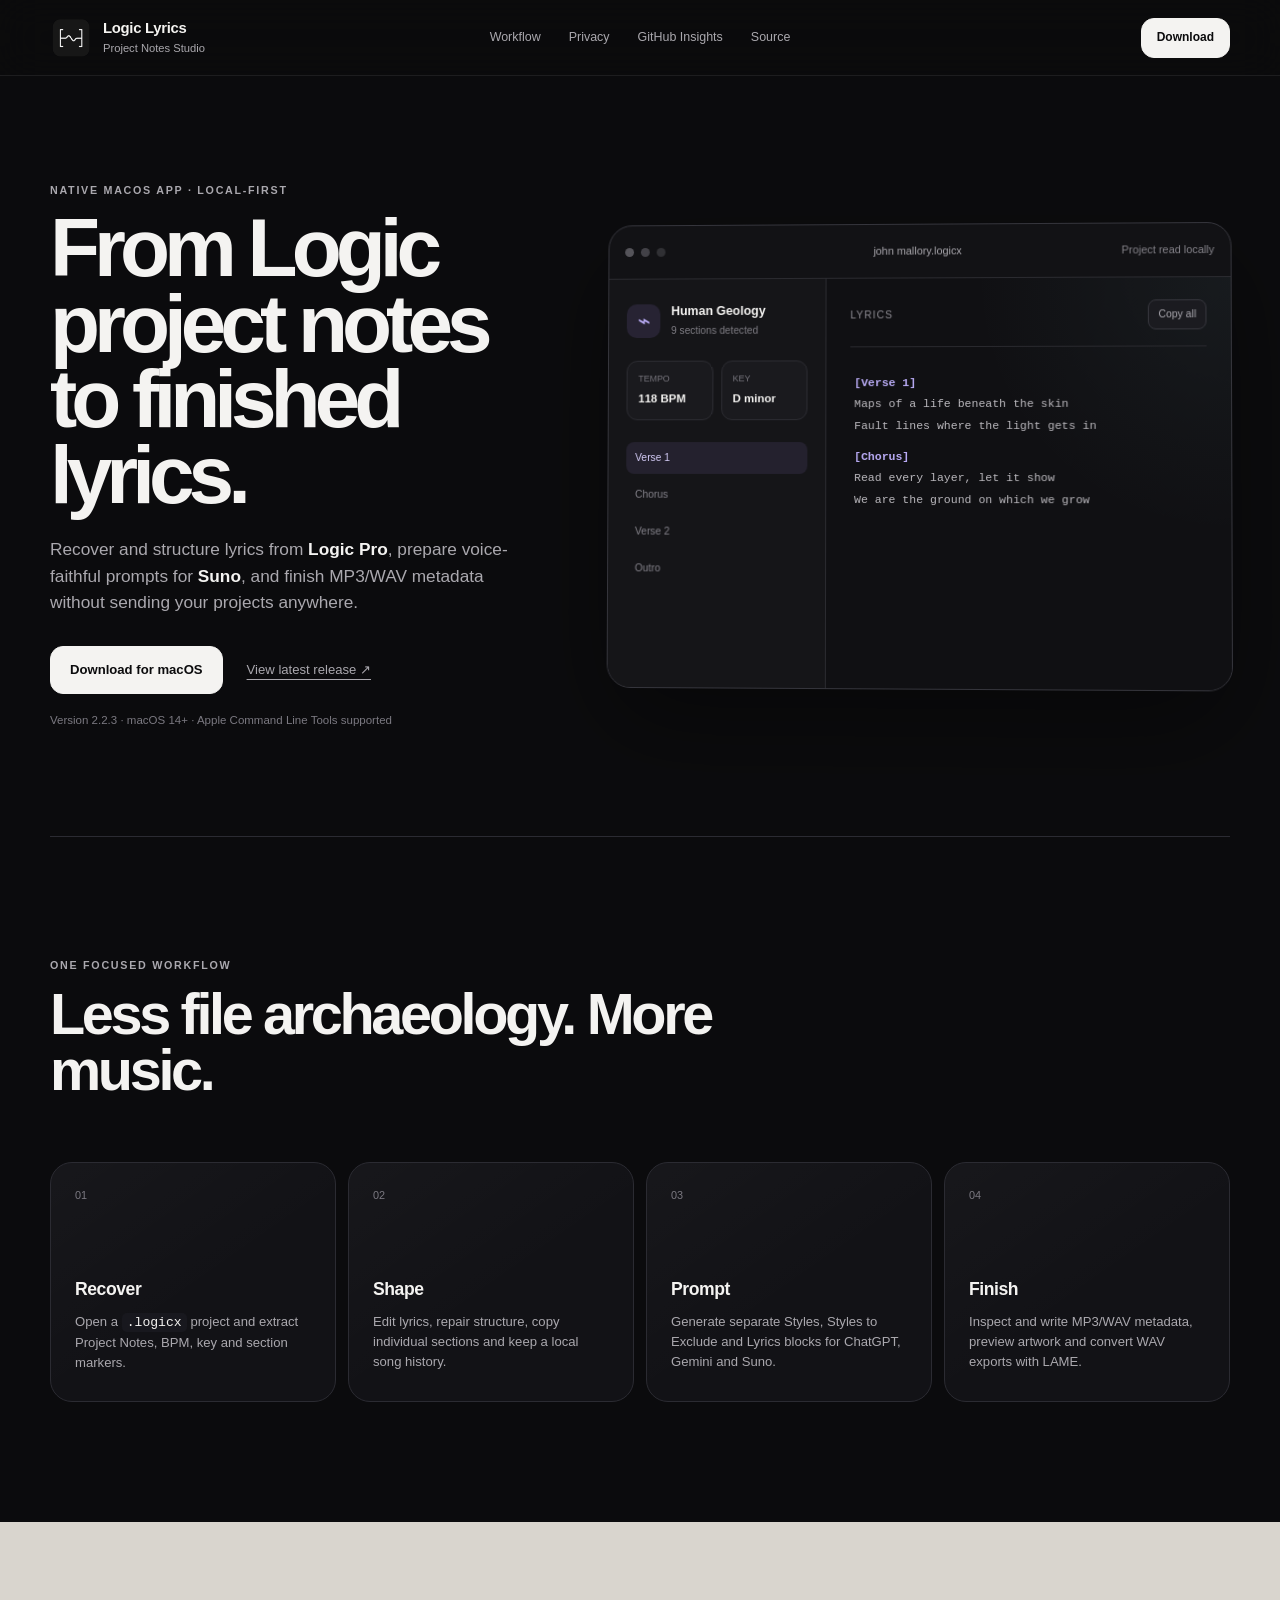
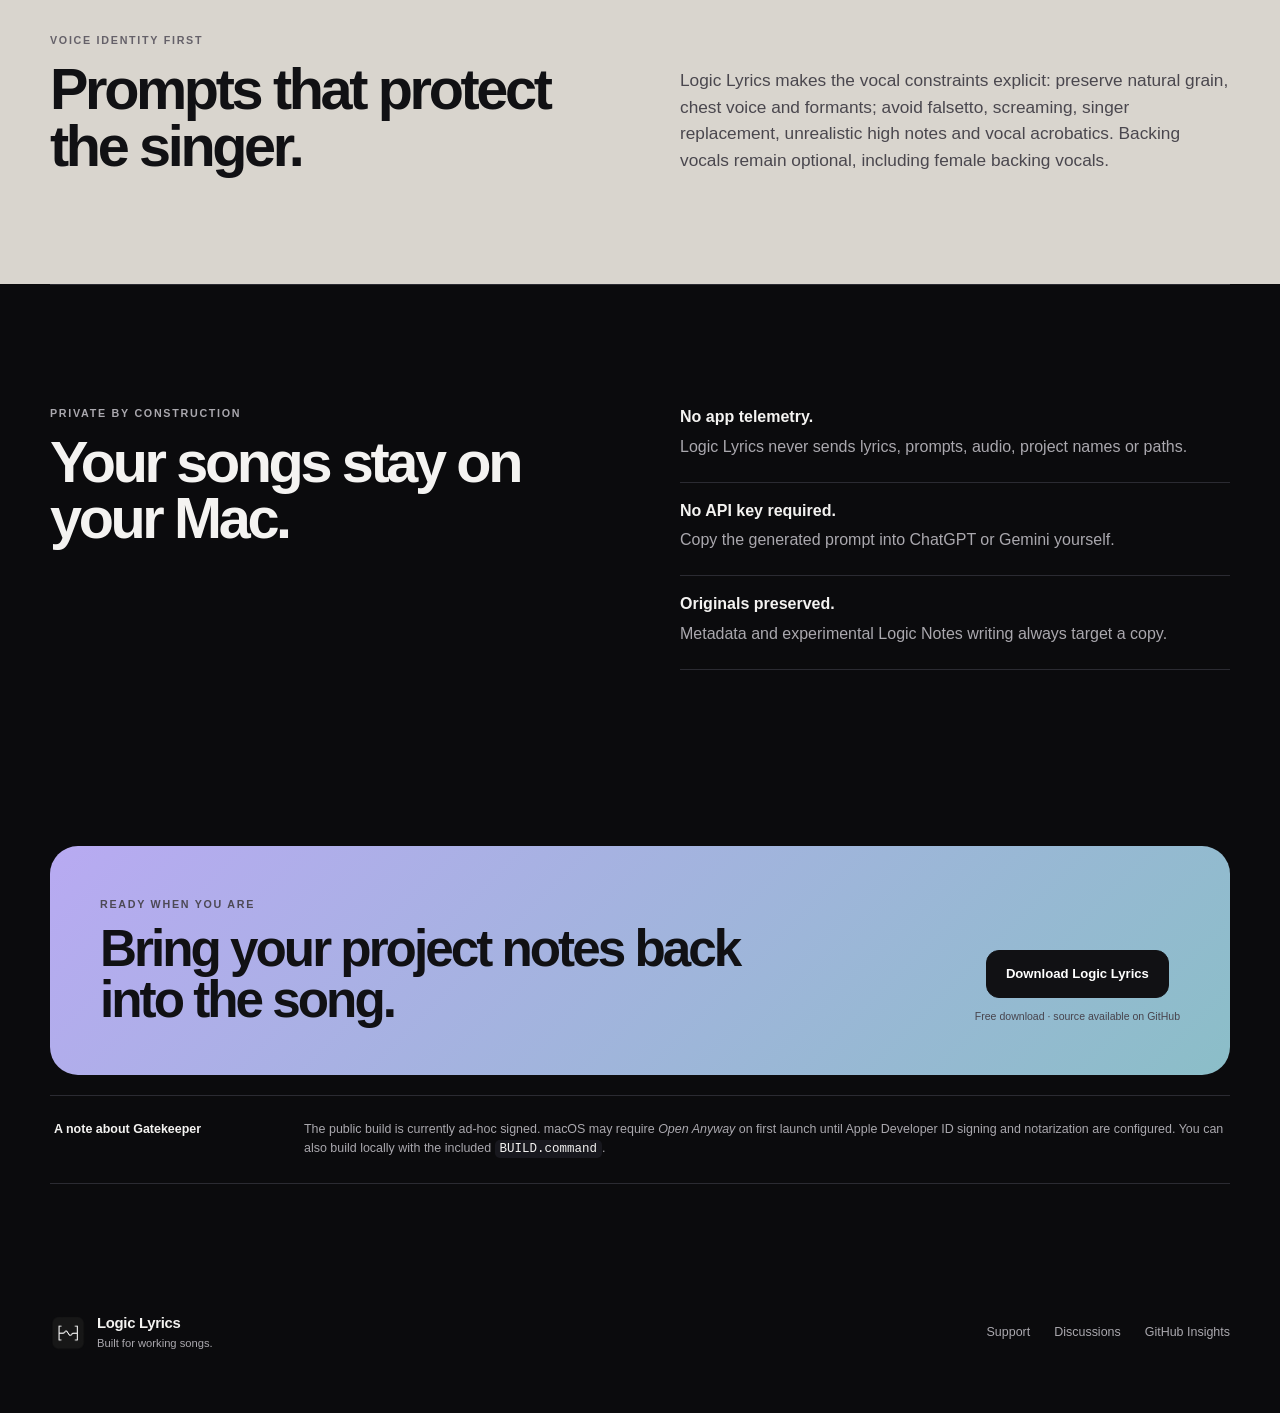
==== Tools/GitHubStats/site/index.html @ e005cdb2 "Improve GitHub discovery and community experience" ====
<!doctype html>
<html lang="en">
<head>
  <meta charset="utf-8">
  <meta name="viewport" content="width=device-width, initial-scale=1">
  <meta name="theme-color" content="#0b0b0d">
  <meta name="description" content="Logic Lyrics is a private, native macOS studio for recovering and structuring Logic Pro project notes, preparing Suno prompts, and tagging audio exports.">
  <meta property="og:type" content="website">
  <meta property="og:title" content="Logic Lyrics — Project Notes Studio for macOS">
  <meta property="og:description" content="Recover lyrics from Logic Pro projects, prepare voice-faithful Suno prompts, and finish MP3/WAV metadata locally.">
  <meta property="og:url" content="https://syb-illin.github.io/LogicLyrics/">
  <meta property="og:image" content="https://syb-illin.github.io/LogicLyrics/assets/social-preview.png">
  <meta name="twitter:card" content="summary_large_image">
  <title>Logic Lyrics — Project Notes Studio for macOS</title>
  <link rel="icon" href="assets/app-icon.png">
  <link rel="stylesheet" href="product.css">
  <script type="application/ld+json">
  {
    "@context": "https://schema.org",
    "@type": "SoftwareApplication",
    "name": "Logic Lyrics",
    "applicationCategory": "MultimediaApplication",
    "operatingSystem": "macOS 14 or later",
    "softwareVersion": "2.2.3",
    "downloadUrl": "https://github.com/syb-illin/LogicLyrics/releases/latest/download/LogicLyrics.app.zip",
    "codeRepository": "https://github.com/syb-illin/LogicLyrics",
    "description": "A native macOS studio for Logic Pro project notes, lyrics, Suno prompts, and audio metadata."
  }
  </script>
</head>
<body>
  <a class="skip-link" href="#main">Skip to content</a>

  <header class="site-header">
    <a class="brand" href="#top" aria-label="Logic Lyrics home">
      <img src="assets/app-icon.png" alt="" width="42" height="42">
      <span><strong>Logic Lyrics</strong><small>Project Notes Studio</small></span>
    </a>
    <nav aria-label="Primary navigation">
      <a href="#workflow">Workflow</a>
      <a href="#privacy">Privacy</a>
      <a href="stats/">GitHub Insights</a>
      <a href="https://github.com/syb-illin/LogicLyrics">Source</a>
    </nav>
    <a class="button button-small" href="https://github.com/syb-illin/LogicLyrics/releases/latest/download/LogicLyrics.app.zip">Download</a>
  </header>

  <main id="main">
    <section id="top" class="hero" aria-labelledby="hero-title">
      <div class="hero-copy">
        <p class="eyebrow">Native macOS app · local-first</p>
        <h1 id="hero-title">From Logic project notes to finished lyrics.</h1>
        <p class="lede">Recover and structure lyrics from <strong>Logic Pro</strong>, prepare voice-faithful prompts for <strong>Suno</strong>, and finish MP3/WAV metadata without sending your projects anywhere.</p>
        <div class="hero-actions">
          <a class="button" href="https://github.com/syb-illin/LogicLyrics/releases/latest/download/LogicLyrics.app.zip">Download for macOS</a>
          <a class="text-link" href="https://github.com/syb-illin/LogicLyrics/releases/latest">View latest release <span aria-hidden="true">↗</span></a>
        </div>
        <p class="requirements">Version 2.2.3 · macOS 14+ · Apple Command Line Tools supported</p>
      </div>

      <div class="studio-preview" aria-label="Logic Lyrics workflow preview">
        <div class="preview-toolbar">
          <span class="traffic-lights" aria-hidden="true"><i></i><i></i><i></i></span>
          <span>john mallory.logicx</span>
          <span class="project-state">Project read locally</span>
        </div>
        <div class="preview-grid">
          <div class="project-panel">
            <div class="project-head">
              <span class="project-icon" aria-hidden="true">⌁</span>
              <div><strong>Human Geology</strong><small>9 sections detected</small></div>
            </div>
            <dl>
              <div><dt>Tempo</dt><dd>118 BPM</dd></div>
              <div><dt>Key</dt><dd>D minor</dd></div>
            </dl>
            <div class="section-list" aria-hidden="true">
              <span class="active">Verse 1</span><span>Chorus</span><span>Verse 2</span><span>Outro</span>
            </div>
          </div>
          <div class="lyrics-panel">
            <div class="panel-label"><span>Lyrics</span><span class="mock-button" aria-hidden="true">Copy all</span></div>
            <div class="lyric-lines" aria-hidden="true">
              <strong>[Verse 1]</strong>
              <span>Maps of a life beneath the skin</span>
              <span>Fault lines where the light gets in</span>
              <span class="space"></span>
              <strong>[Chorus]</strong>
              <span>Read every layer, let it show</span>
              <span>We are the ground on which we grow</span>
            </div>
          </div>
        </div>
      </div>
    </section>

    <section id="workflow" class="section" aria-labelledby="workflow-title">
      <p class="eyebrow">One focused workflow</p>
      <h2 id="workflow-title">Less file archaeology. More music.</h2>
      <div class="feature-grid">
        <article><span class="index">01</span><h3>Recover</h3><p>Open a <code>.logicx</code> project and extract Project Notes, BPM, key and section markers.</p></article>
        <article><span class="index">02</span><h3>Shape</h3><p>Edit lyrics, repair structure, copy individual sections and keep a local song history.</p></article>
        <article><span class="index">03</span><h3>Prompt</h3><p>Generate separate Styles, Styles to Exclude and Lyrics blocks for ChatGPT, Gemini and Suno.</p></article>
        <article><span class="index">04</span><h3>Finish</h3><p>Inspect and write MP3/WAV metadata, preview artwork and convert WAV exports with LAME.</p></article>
      </div>
    </section>

    <section class="voice-section" aria-labelledby="voice-title">
      <div>
        <p class="eyebrow">Voice identity first</p>
        <h2 id="voice-title">Prompts that protect the singer.</h2>
      </div>
      <p>Logic Lyrics makes the vocal constraints explicit: preserve natural grain, chest voice and formants; avoid falsetto, screaming, singer replacement, unrealistic high notes and vocal acrobatics. Backing vocals remain optional, including female backing vocals.</p>
    </section>

    <section id="privacy" class="section privacy" aria-labelledby="privacy-title">
      <div>
        <p class="eyebrow">Private by construction</p>
        <h2 id="privacy-title">Your songs stay on your Mac.</h2>
      </div>
      <div class="privacy-list">
        <p><strong>No app telemetry.</strong> Logic Lyrics never sends lyrics, prompts, audio, project names or paths.</p>
        <p><strong>No API key required.</strong> Copy the generated prompt into ChatGPT or Gemini yourself.</p>
        <p><strong>Originals preserved.</strong> Metadata and experimental Logic Notes writing always target a copy.</p>
      </div>
    </section>

    <section class="download-card" aria-labelledby="download-title">
      <div><p class="eyebrow">Ready when you are</p><h2 id="download-title">Bring your project notes back into the song.</h2></div>
      <div class="download-actions">
        <a class="button button-light" href="https://github.com/syb-illin/LogicLyrics/releases/latest/download/LogicLyrics.app.zip">Download Logic Lyrics</a>
        <small>Free download · source available on GitHub</small>
      </div>
    </section>

    <aside class="gatekeeper-note" aria-labelledby="gatekeeper-title">
      <strong id="gatekeeper-title">A note about Gatekeeper</strong>
      <p>The public build is currently ad-hoc signed. macOS may require <em>Open Anyway</em> on first launch until Apple Developer ID signing and notarization are configured. You can also build locally with the included <code>BUILD.command</code>.</p>
    </aside>
  </main>

  <footer>
    <div class="brand footer-brand"><img src="assets/app-icon.png" alt="" width="36" height="36"><span><strong>Logic Lyrics</strong><small>Built for working songs.</small></span></div>
    <div class="footer-links"><a href="https://github.com/syb-illin/LogicLyrics/issues">Support</a><a href="https://github.com/syb-illin/LogicLyrics/discussions">Discussions</a><a href="stats/">GitHub Insights</a></div>
  </footer>
</body>
</html>
---- Tools/GitHubStats/site/product.css ----
:root {
  color-scheme: dark;
  --bg: #0b0b0d;
  --surface: #121216;
  --surface-2: #18181e;
  --line: #2b2b32;
  --text: #f4f3f1;
  --muted: #aaa8ae;
  --quiet: #7b7981;
  --violet: #b9abf5;
  --cyan: #8fc6d0;
  --focus: #ded7ff;
  --radius: 22px;
  --max: 1180px;
  font-family: Inter, ui-sans-serif, -apple-system, BlinkMacSystemFont, "SF Pro Text", "Segoe UI", sans-serif;
  font-synthesis: none;
}

* { box-sizing: border-box; }
html { background: var(--bg); scroll-behavior: smooth; }
body { margin: 0; min-width: 320px; background: var(--bg); color: var(--text); line-height: 1.55; }
a { color: inherit; }
button, a { -webkit-tap-highlight-color: transparent; }
:focus-visible { outline: 3px solid var(--focus); outline-offset: 4px; }

.skip-link { position: fixed; z-index: 20; top: 12px; left: 12px; padding: 10px 14px; transform: translateY(-180%); border-radius: 10px; background: var(--text); color: var(--bg); }
.skip-link:focus { transform: translateY(0); }

.site-header { position: sticky; z-index: 10; top: 0; display: grid; grid-template-columns: 1fr auto 1fr; align-items: center; min-height: 76px; padding: 0 max(24px, calc((100vw - var(--max)) / 2)); border-bottom: 1px solid rgba(255,255,255,.08); background: rgba(11,11,13,.82); backdrop-filter: blur(22px); }
.brand { display: inline-flex; align-items: center; gap: 11px; width: fit-content; text-decoration: none; }
.brand img { border-radius: 11px; }
.brand strong, .brand small { display: block; }
.brand strong { font-size: .93rem; letter-spacing: -.02em; }
.brand small { color: var(--muted); font-size: .7rem; }
nav { display: flex; gap: 28px; }
nav a, .footer-links a { color: var(--muted); font-size: .78rem; text-decoration: none; }
nav a:hover, .footer-links a:hover { color: var(--text); }
.site-header > .button { justify-self: end; }

main, footer { width: min(calc(100% - 48px), var(--max)); margin: 0 auto; }
.hero { display: grid; grid-template-columns: .88fr 1.12fr; align-items: center; gap: 64px; min-height: 760px; padding: 90px 0; }
.hero::before { position: absolute; z-index: -1; top: 20px; left: 50%; width: min(900px, 80vw); height: 520px; transform: translateX(-25%); border-radius: 50%; background: radial-gradient(circle, rgba(185,171,245,.105), transparent 64%); content: ""; filter: blur(12px); }
.eyebrow { margin: 0 0 12px; color: var(--muted); font-size: .67rem; font-weight: 760; letter-spacing: .16em; text-transform: uppercase; }
h1, h2, h3, p { margin-top: 0; }
h1 { max-width: 600px; margin-bottom: 24px; font-size: clamp(3.3rem, 6.4vw, 6.3rem); line-height: .92; letter-spacing: -.073em; }
h2 { max-width: 760px; margin-bottom: 0; font-size: clamp(2.2rem, 4.5vw, 4.25rem); line-height: .98; letter-spacing: -.058em; }
h3 { margin-bottom: 8px; font-size: 1.1rem; letter-spacing: -.025em; }
.lede { max-width: 575px; margin-bottom: 30px; color: var(--muted); font-size: 1.08rem; }
.lede strong { color: var(--text); font-weight: 620; }
.hero-actions { display: flex; align-items: center; gap: 24px; }
.button { display: inline-flex; align-items: center; justify-content: center; min-height: 48px; padding: 0 19px; border: 1px solid var(--text); border-radius: 13px; background: var(--text); color: var(--bg); font-size: .82rem; font-weight: 760; text-decoration: none; transition: transform .18s ease, background .18s ease; }
.button:hover { transform: translateY(-2px); background: #fff; }
.button-small { min-height: 40px; padding: 0 15px; font-size: .75rem; }
.text-link { color: var(--muted); font-size: .82rem; text-underline-offset: 5px; }
.requirements { margin: 18px 0 0; color: var(--quiet); font-size: .72rem; }

.studio-preview { overflow: hidden; border: 1px solid #35353c; border-radius: 24px; background: #121215; box-shadow: 0 38px 100px rgba(0,0,0,.42); transform: perspective(1400px) rotateY(-2deg) rotateX(1deg); }
.preview-toolbar { display: grid; grid-template-columns: 1fr auto 1fr; align-items: center; min-height: 54px; padding: 0 16px; border-bottom: 1px solid #2b2b30; color: #aaa8ae; font-size: .68rem; }
.traffic-lights { display: flex; gap: 7px; }
.traffic-lights i { width: 9px; height: 9px; border-radius: 50%; background: #55545a; }
.traffic-lights i:nth-child(2) { opacity: .72; }
.traffic-lights i:nth-child(3) { opacity: .45; }
.project-state { justify-self: end; color: #85838a; }
.preview-grid { display: grid; grid-template-columns: 220px 1fr; min-height: 410px; }
.project-panel { padding: 23px 18px; border-right: 1px solid #2b2b30; background: #151518; }
.project-head { display: flex; align-items: center; gap: 11px; }
.project-head strong, .project-head small { display: block; }
.project-head strong { font-size: .78rem; }
.project-head small { margin-top: 2px; color: #7f7d84; font-size: .64rem; }
.project-icon { display: grid; width: 34px; height: 34px; place-items: center; border-radius: 10px; background: #272333; color: var(--violet); font-size: 1.35rem; }
dl { display: grid; grid-template-columns: 1fr 1fr; gap: 8px; margin: 22px 0; }
dl div { padding: 11px; border: 1px solid #2c2c32; border-radius: 11px; background: #1a1a1e; }
dt { color: #77757d; font-size: .56rem; text-transform: uppercase; }
dd { margin: 4px 0 0; font-size: .72rem; font-weight: 700; }
.section-list { display: grid; gap: 5px; }
.section-list span { padding: 8px 9px; border-radius: 8px; color: #84828a; font-size: .65rem; }
.section-list .active { background: #24212e; color: #d5cdf8; }
.lyrics-panel { padding: 22px 24px; background: radial-gradient(circle at 100% 0, rgba(143,198,208,.06), transparent 16rem), #101013; }
.panel-label { display: flex; align-items: center; justify-content: space-between; padding-bottom: 16px; border-bottom: 1px solid #29292e; color: #8f8d94; font-size: .65rem; text-transform: uppercase; letter-spacing: .1em; }
.panel-label .mock-button { padding: 6px 9px; border: 1px solid #36363d; border-radius: 8px; background: #1b1b20; color: #aaa8af; letter-spacing: 0; text-transform: none; }
.lyric-lines { display: grid; padding: 25px 4px; color: #bab8bd; font-family: ui-monospace, "SFMono-Regular", Menlo, monospace; font-size: .72rem; line-height: 1.85; }
.lyric-lines strong { color: var(--violet); font-weight: 650; }
.lyric-lines .space { height: 10px; }

.section { padding: 120px 0; border-top: 1px solid var(--line); }
.feature-grid { display: grid; grid-template-columns: repeat(4, 1fr); gap: 12px; margin-top: 64px; }
.feature-grid article { min-height: 240px; padding: 24px; border: 1px solid var(--line); border-radius: var(--radius); background: linear-gradient(145deg, rgba(255,255,255,.025), transparent 55%), var(--surface); }
.feature-grid .index { display: block; margin-bottom: 72px; color: var(--quiet); font-size: .68rem; }
.feature-grid p { margin: 0; color: var(--muted); font-size: .82rem; }
code { padding: 2px 5px; border-radius: 5px; background: var(--surface-2); color: var(--text); }

.voice-section { display: grid; grid-template-columns: 1fr 1fr; gap: 80px; margin: 0 calc((100vw - min(calc(100vw - 48px), var(--max))) / -2); padding: 110px max(24px, calc((100vw - var(--max)) / 2)); background: #d9d5ce; color: #111114; }
.voice-section .eyebrow { color: #656169; }
.voice-section p:last-child { align-self: end; max-width: 570px; margin: 0; color: #4a474e; font-size: 1.08rem; }
.privacy { display: grid; grid-template-columns: 1fr 1fr; gap: 80px; }
.privacy-list p { padding: 0 0 22px; border-bottom: 1px solid var(--line); color: var(--muted); }
.privacy-list strong { display: block; margin-bottom: 5px; color: var(--text); }
.download-card { display: flex; align-items: flex-end; justify-content: space-between; gap: 60px; margin: 40px 0 20px; padding: 50px; border-radius: 28px; background: linear-gradient(135deg, #b8aaf2, #8bbec8); color: #111114; }
.download-card .eyebrow { color: #4d4955; }
.download-card h2 { max-width: 700px; font-size: clamp(2rem, 4vw, 3.6rem); }
.download-actions { flex: 0 0 auto; text-align: center; }
.button-light { border-color: #111114; background: #111114; color: #fff; }
.download-actions small { display: block; margin-top: 10px; color: #48444d; font-size: .66rem; }
.gatekeeper-note { display: grid; grid-template-columns: 220px 1fr; gap: 30px; margin-bottom: 90px; padding: 24px 4px; border-top: 1px solid var(--line); border-bottom: 1px solid var(--line); }
.gatekeeper-note strong { font-size: .78rem; }
.gatekeeper-note p { margin: 0; color: var(--muted); font-size: .78rem; }
footer { display: flex; align-items: center; justify-content: space-between; padding: 38px 0 60px; }
.footer-links { display: flex; gap: 24px; }

@media (max-width: 980px) {
  .site-header { grid-template-columns: 1fr auto; }
  nav { display: none; }
  .hero { grid-template-columns: 1fr; min-height: auto; gap: 54px; }
  .hero-copy { max-width: 720px; }
  .studio-preview { transform: none; }
  .feature-grid { grid-template-columns: repeat(2, 1fr); }
  .voice-section, .privacy { grid-template-columns: 1fr; gap: 44px; }
  .download-card { align-items: flex-start; flex-direction: column; }
}

@media (max-width: 640px) {
  main, footer { width: min(calc(100% - 28px), var(--max)); }
  .site-header { min-height: 68px; padding: 0 14px; }
  .brand small { display: none; }
  .hero { padding: 70px 0; }
  h1 { font-size: clamp(3rem, 16vw, 4.4rem); }
  .hero-actions { align-items: flex-start; flex-direction: column; }
  .preview-grid { grid-template-columns: 1fr; }
  .project-panel { display: none; }
  .preview-toolbar { grid-template-columns: 1fr auto; }
  .preview-toolbar > span:nth-child(2) { display: none; }
  .feature-grid { grid-template-columns: 1fr; }
  .feature-grid article { min-height: 210px; }
  .section { padding: 86px 0; }
  .voice-section { margin-right: -14px; margin-left: -14px; padding: 80px 14px; }
  .download-card { padding: 30px 24px; }
  .gatekeeper-note { grid-template-columns: 1fr; gap: 10px; }
  footer { align-items: flex-start; flex-direction: column; gap: 24px; }
}

@media (prefers-reduced-motion: reduce) {
  html { scroll-behavior: auto; }
  *, *::before, *::after { transition: none !important; }
}

@media (prefers-contrast: more) {
  :root { --line: #696971; --muted: #d2cfd5; --quiet: #b4b1b9; }
}
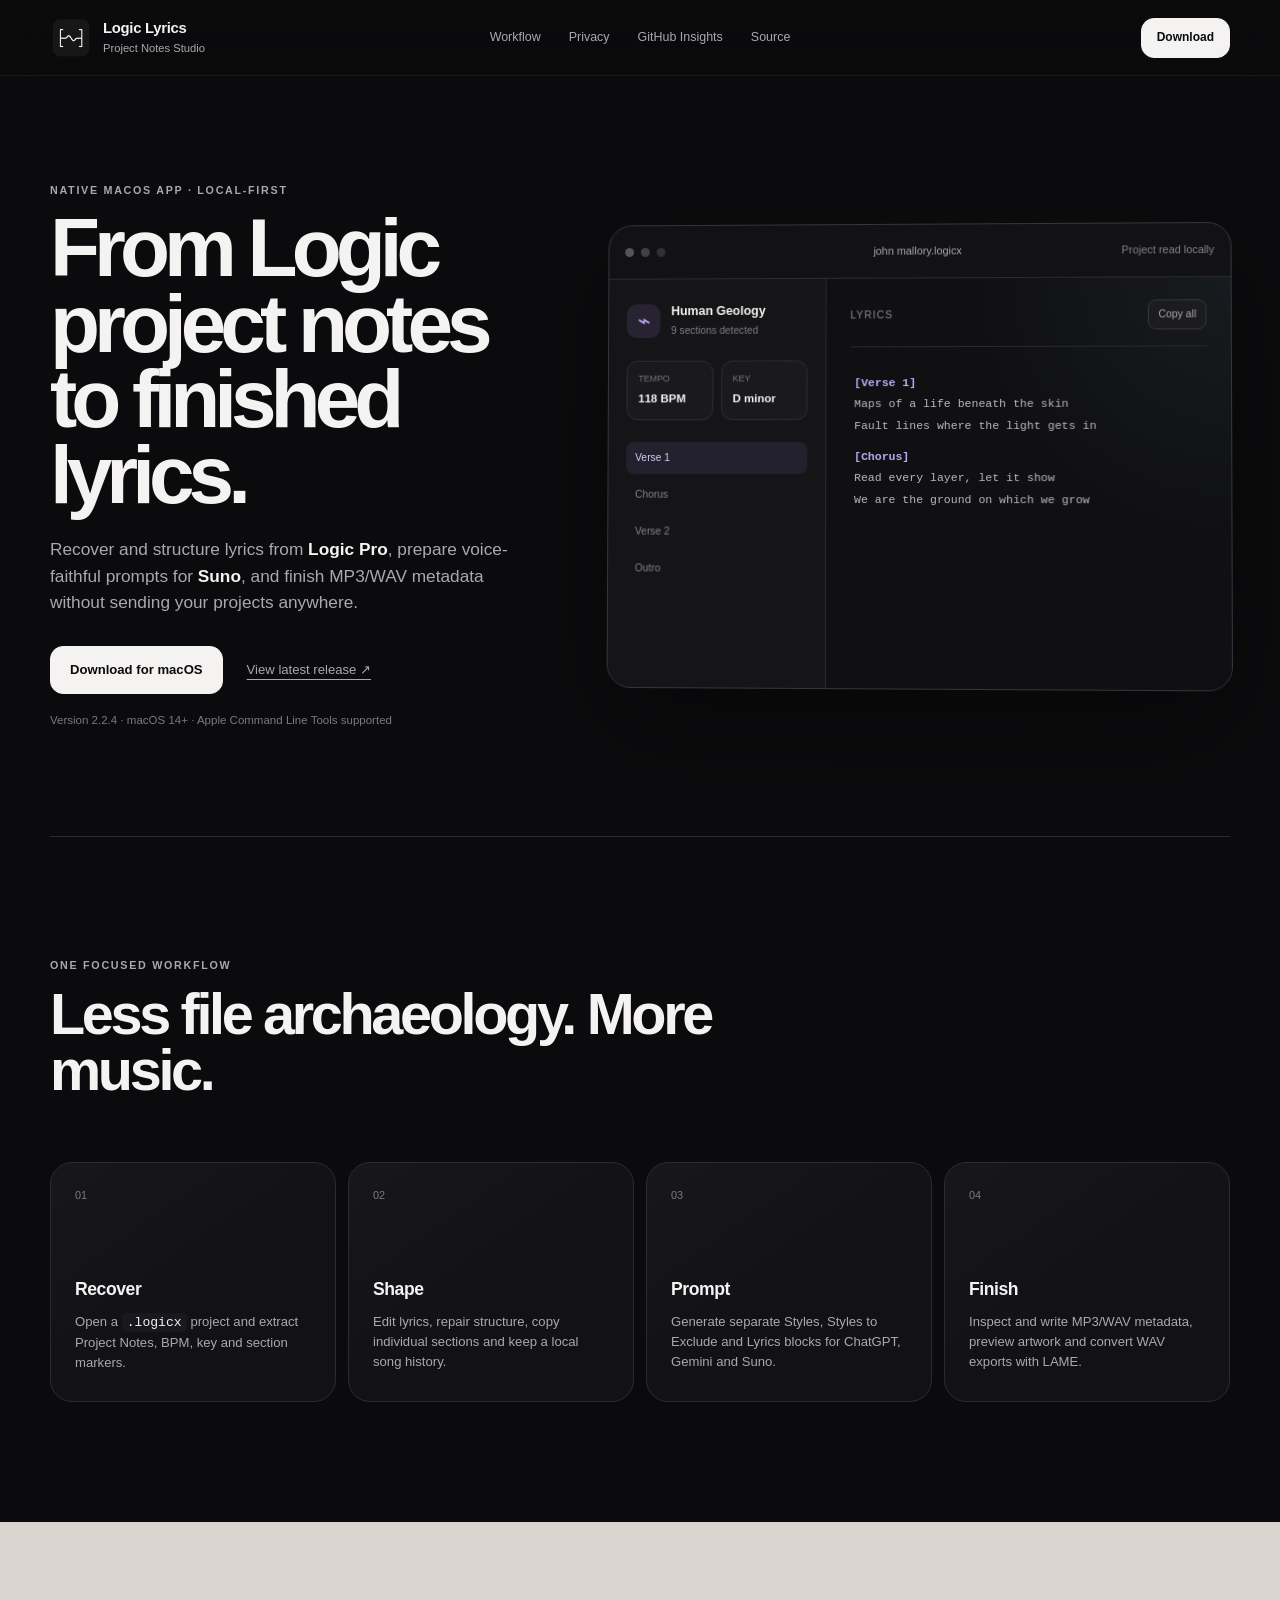
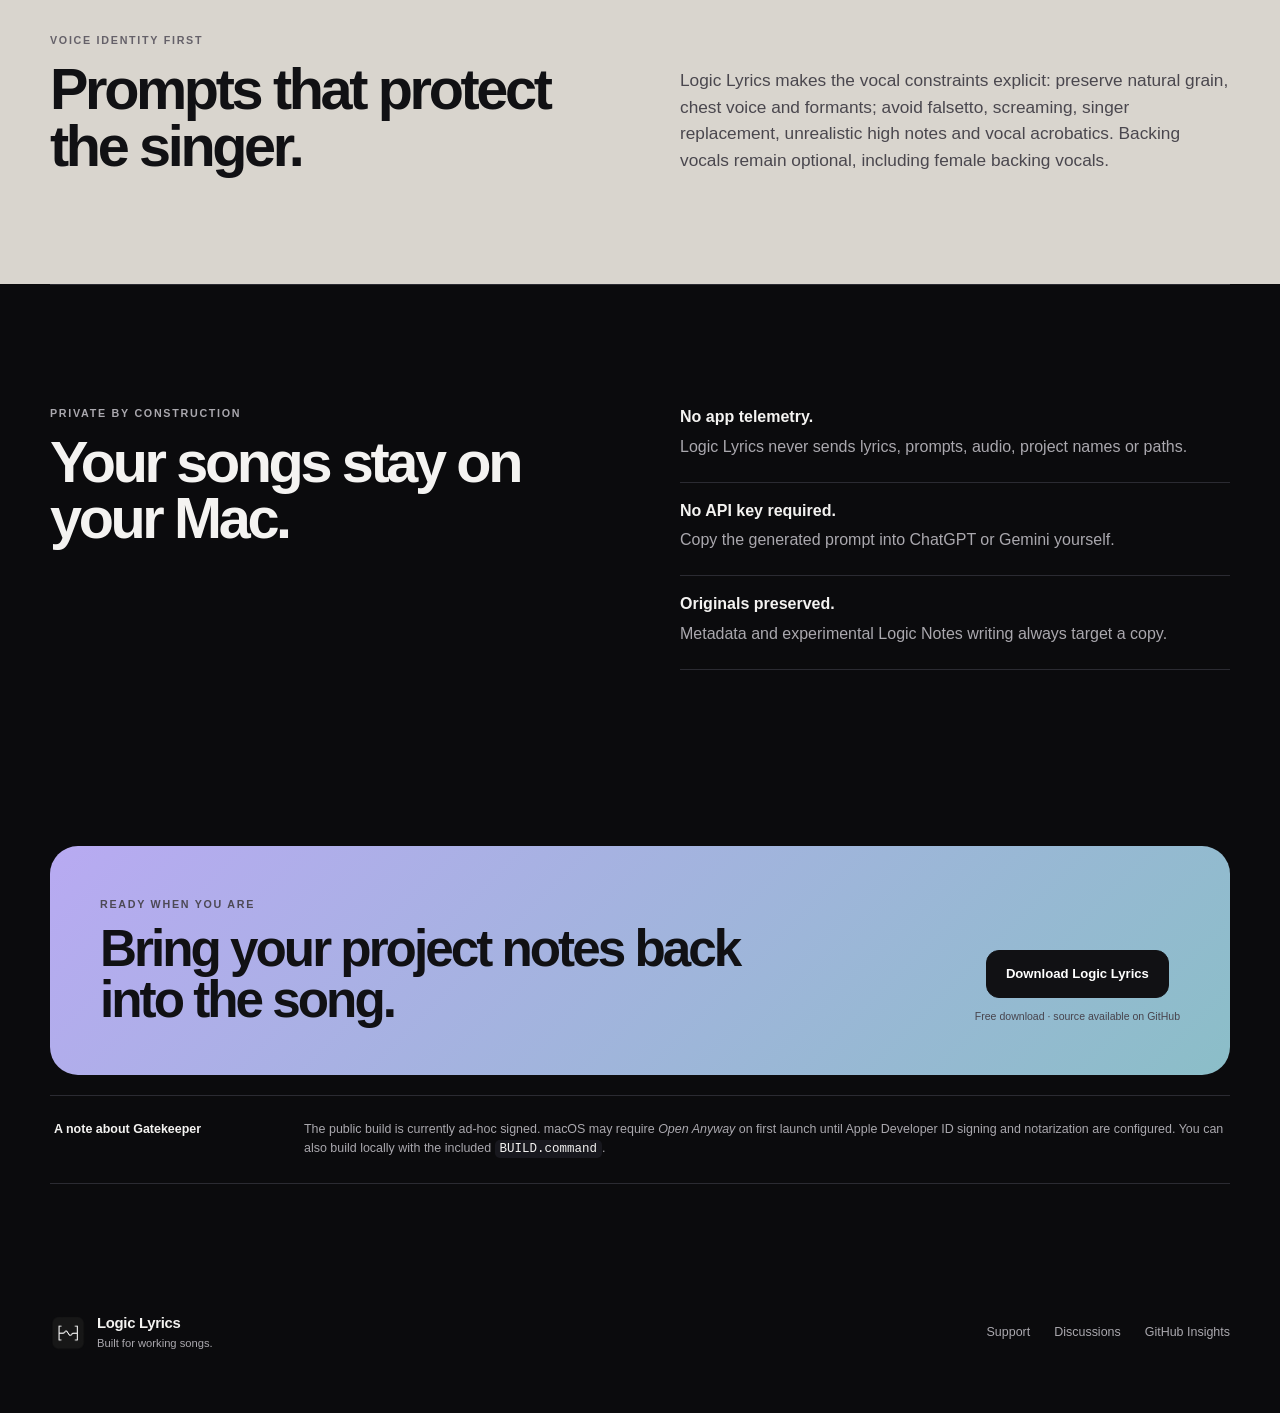
==== commit 75b6fb49: "Fix active Logic project notes detection" ====
--- a/Tools/GitHubStats/site/index.html
+++ b/Tools/GitHubStats/site/index.html
@@ -21,7 +21,7 @@
     "name": "Logic Lyrics",
     "applicationCategory": "MultimediaApplication",
     "operatingSystem": "macOS 14 or later",
-    "softwareVersion": "2.2.3",
+    "softwareVersion": "2.2.4",
     "downloadUrl": "https://github.com/syb-illin/LogicLyrics/releases/latest/download/LogicLyrics.app.zip",
     "codeRepository": "https://github.com/syb-illin/LogicLyrics",
     "description": "A native macOS studio for Logic Pro project notes, lyrics, Suno prompts, and audio metadata."
@@ -55,7 +55,7 @@
           <a class="button" href="https://github.com/syb-illin/LogicLyrics/releases/latest/download/LogicLyrics.app.zip">Download for macOS</a>
           <a class="text-link" href="https://github.com/syb-illin/LogicLyrics/releases/latest">View latest release <span aria-hidden="true">↗</span></a>
         </div>
-        <p class="requirements">Version 2.2.3 · macOS 14+ · Apple Command Line Tools supported</p>
+        <p class="requirements">Version 2.2.4 · macOS 14+ · Apple Command Line Tools supported</p>
       </div>
 
       <div class="studio-preview" aria-label="Logic Lyrics workflow preview">
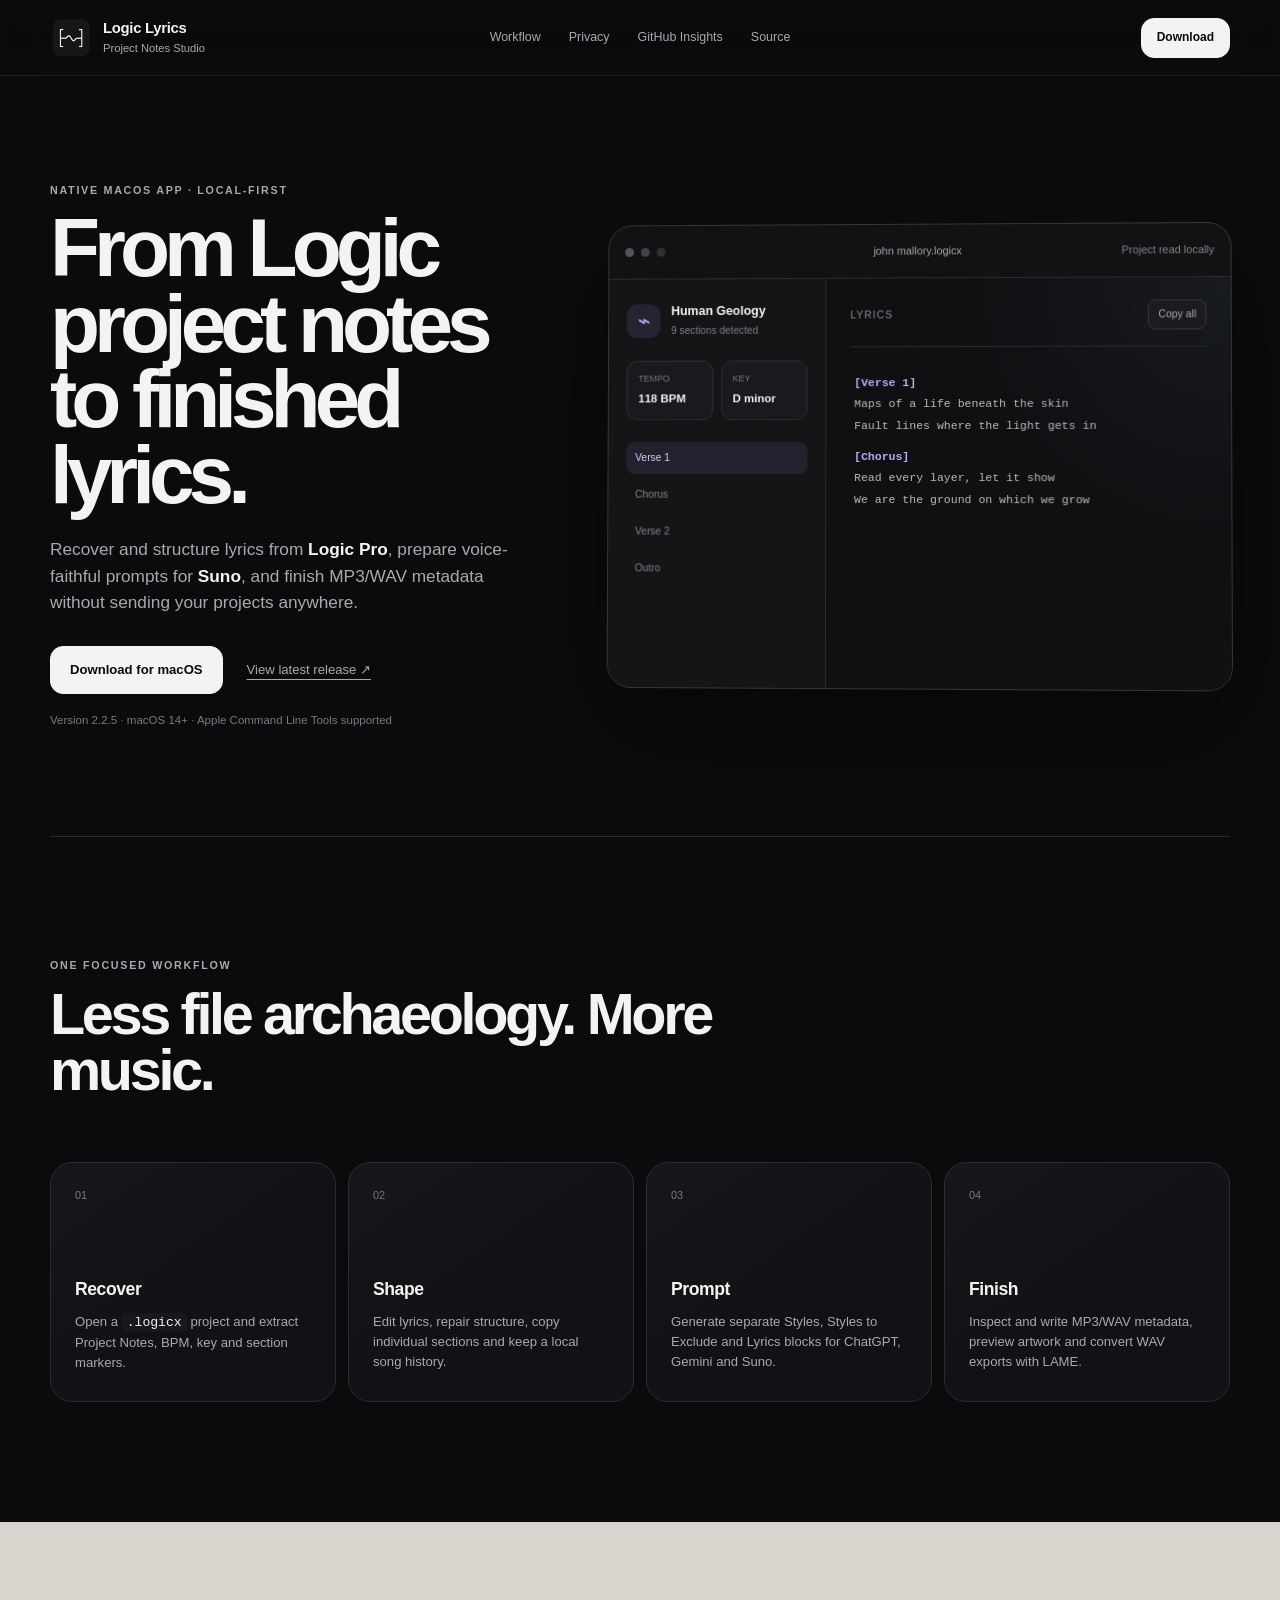
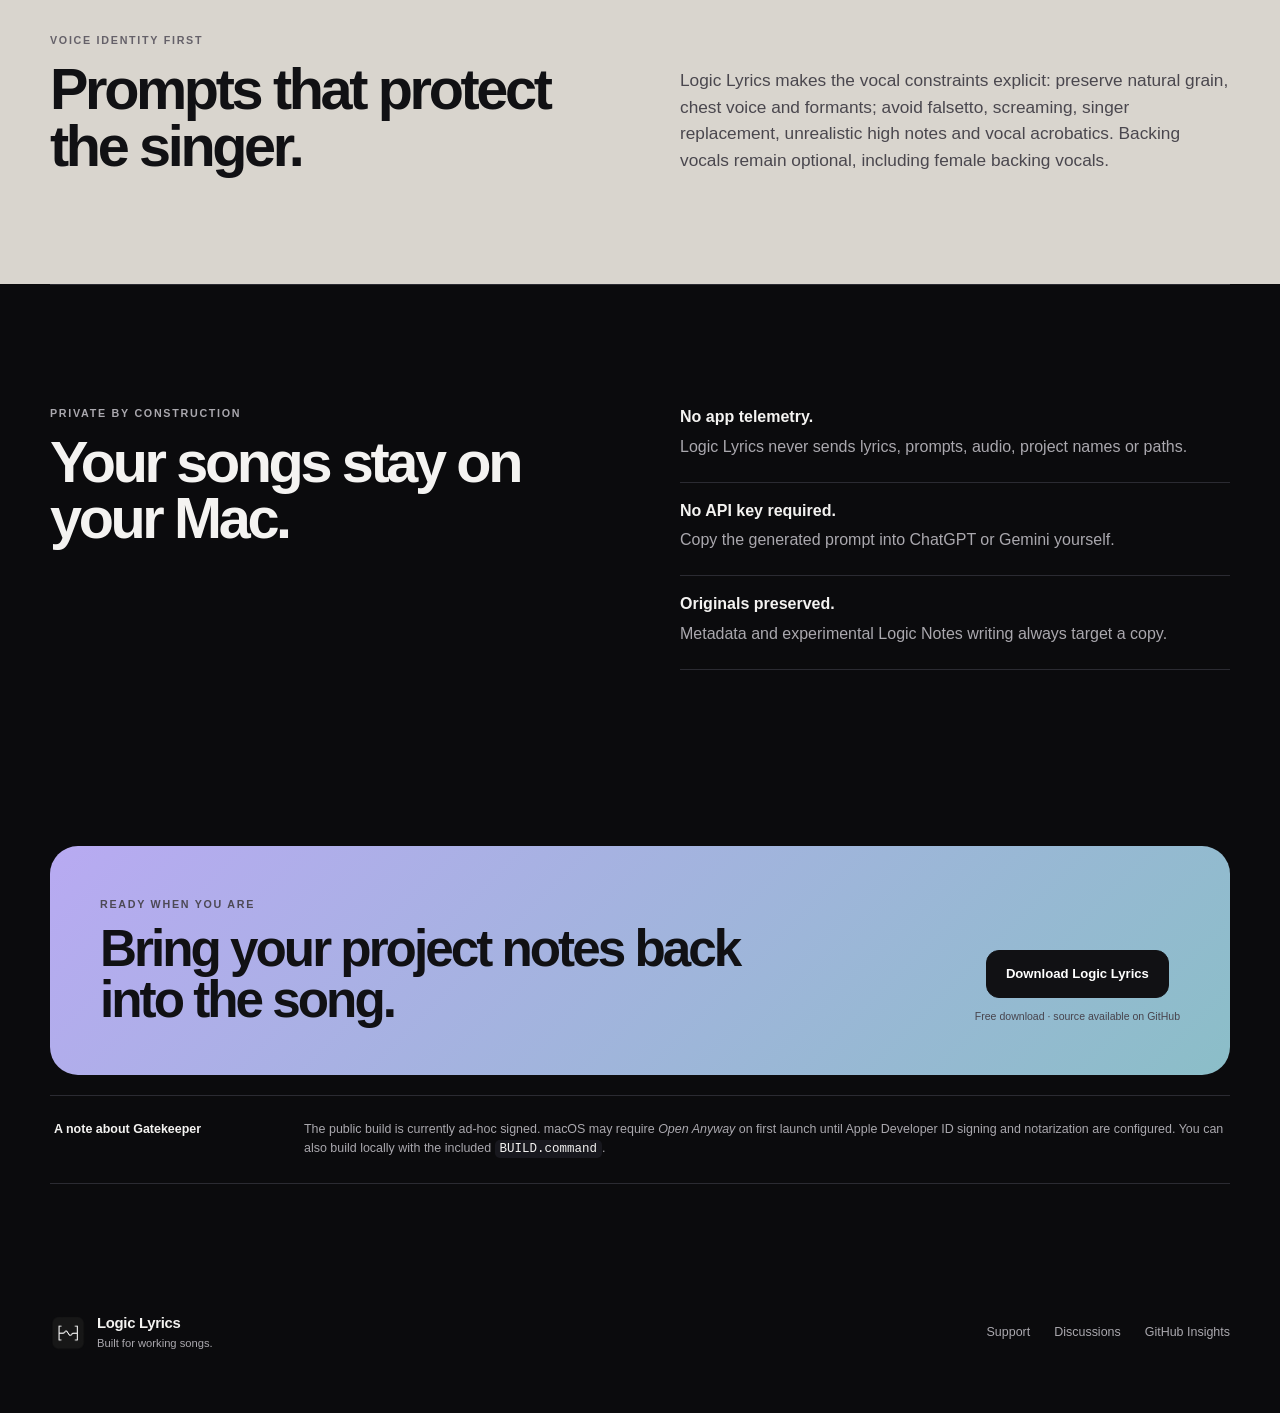
==== commit 5ba8ae1e: "Keep live project lyrics ahead of history cache" ====
--- a/Tools/GitHubStats/site/index.html
+++ b/Tools/GitHubStats/site/index.html
@@ -21,7 +21,7 @@
     "name": "Logic Lyrics",
     "applicationCategory": "MultimediaApplication",
     "operatingSystem": "macOS 14 or later",
-    "softwareVersion": "2.2.4",
+    "softwareVersion": "2.2.5",
     "downloadUrl": "https://github.com/syb-illin/LogicLyrics/releases/latest/download/LogicLyrics.app.zip",
     "codeRepository": "https://github.com/syb-illin/LogicLyrics",
     "description": "A native macOS studio for Logic Pro project notes, lyrics, Suno prompts, and audio metadata."
@@ -55,7 +55,7 @@
           <a class="button" href="https://github.com/syb-illin/LogicLyrics/releases/latest/download/LogicLyrics.app.zip">Download for macOS</a>
           <a class="text-link" href="https://github.com/syb-illin/LogicLyrics/releases/latest">View latest release <span aria-hidden="true">↗</span></a>
         </div>
-        <p class="requirements">Version 2.2.4 · macOS 14+ · Apple Command Line Tools supported</p>
+        <p class="requirements">Version 2.2.5 · macOS 14+ · Apple Command Line Tools supported</p>
       </div>
 
       <div class="studio-preview" aria-label="Logic Lyrics workflow preview">
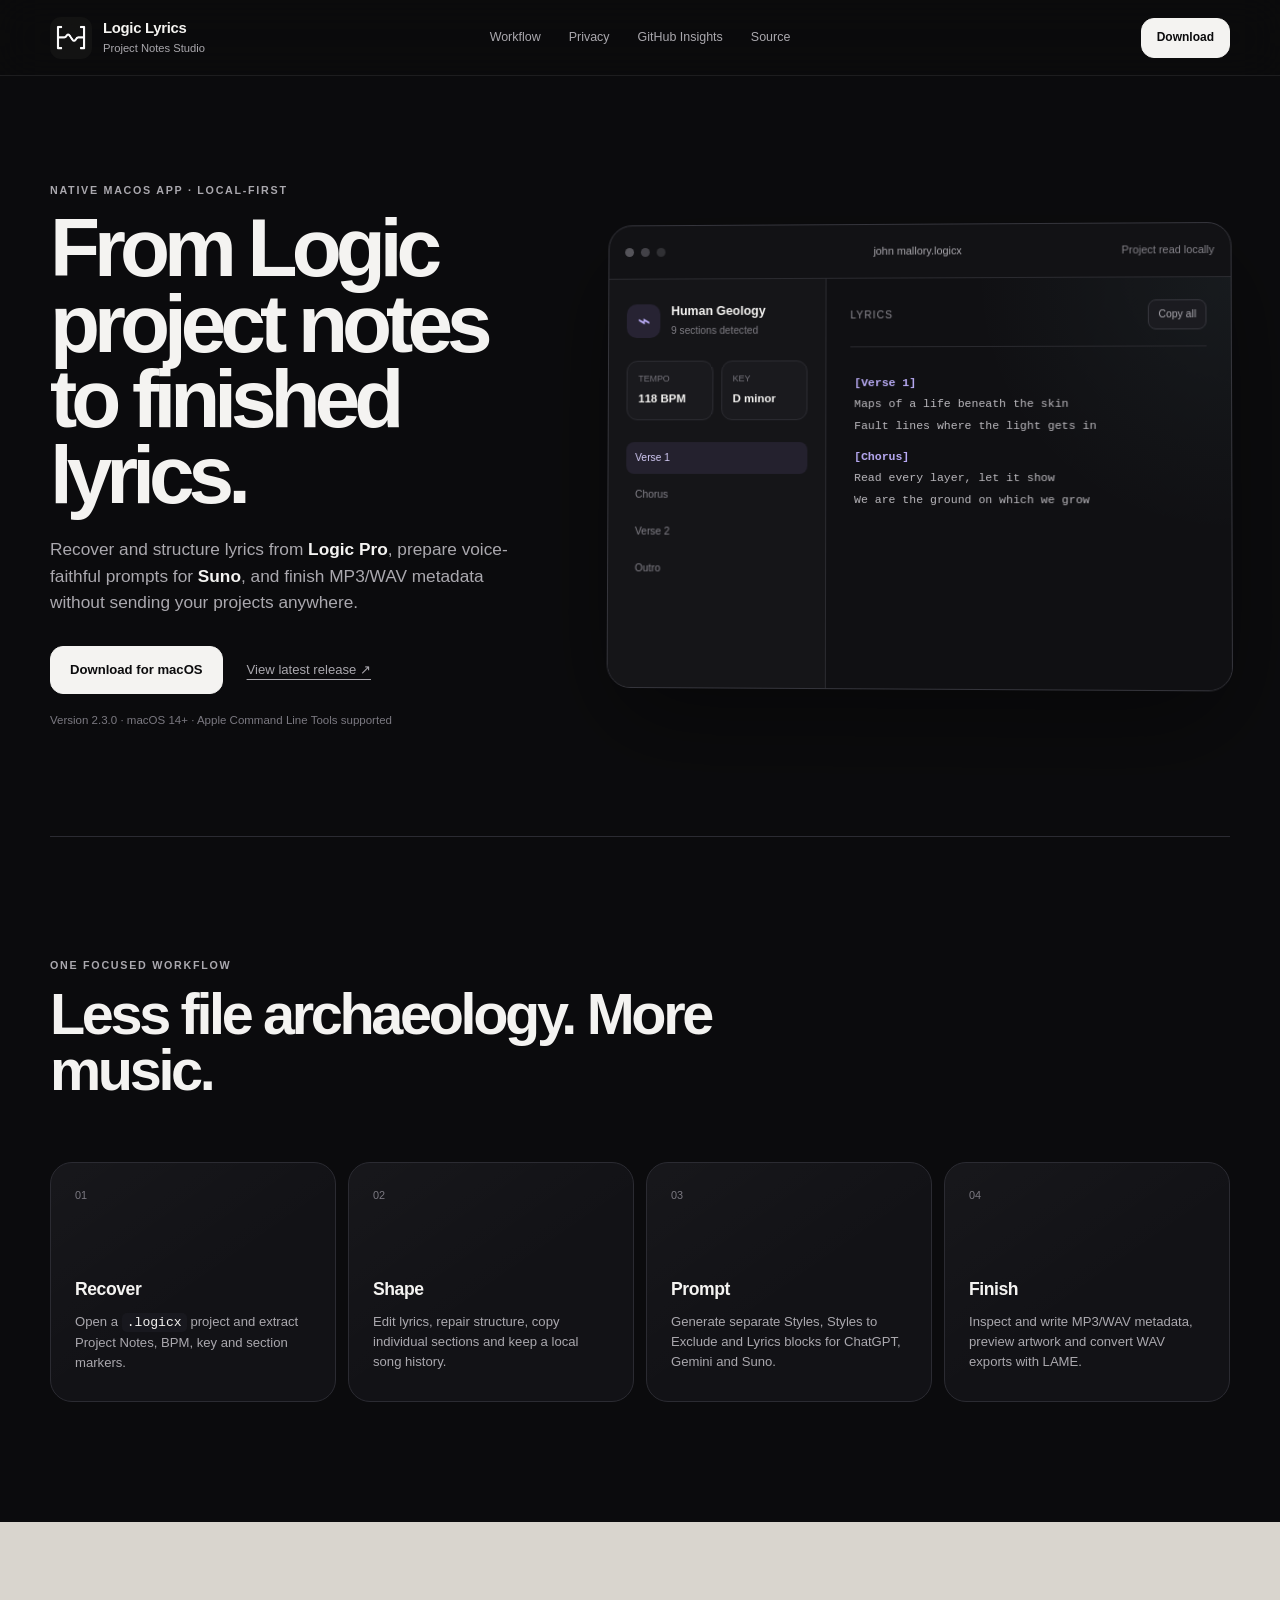
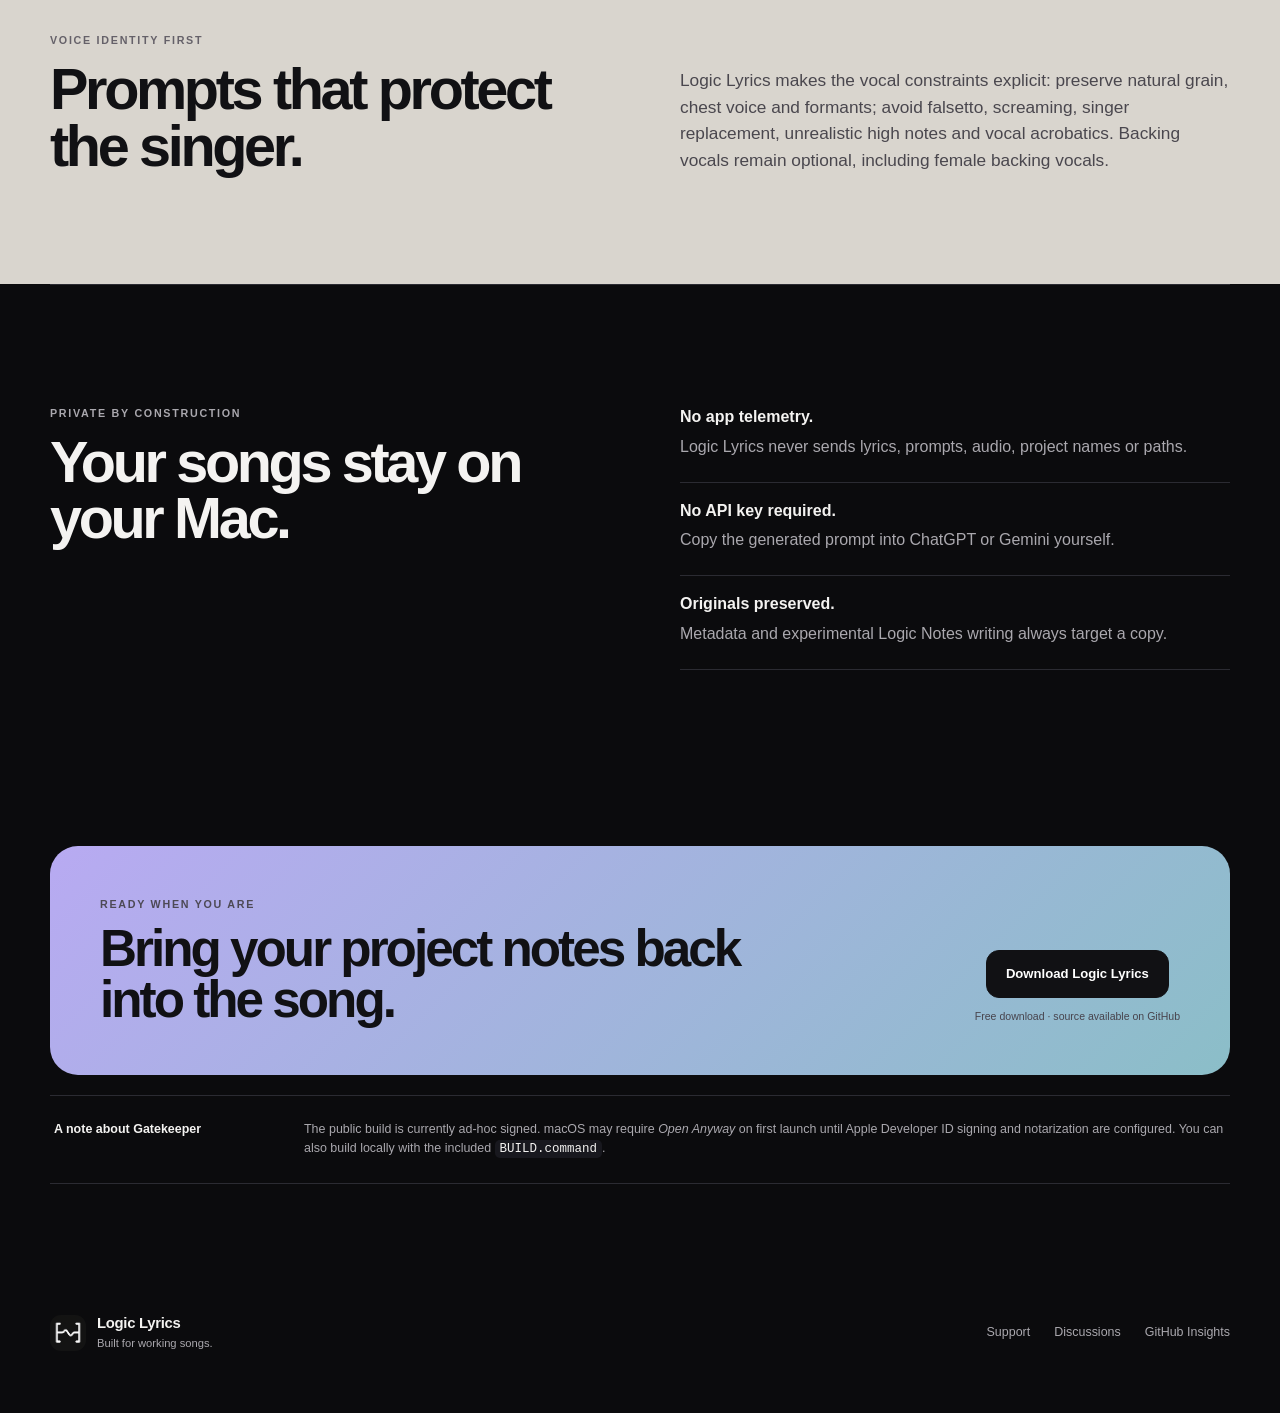
==== commit be63b296: "Add durable recent song history and full app icon" ====
--- a/Tools/GitHubStats/site/index.html
+++ b/Tools/GitHubStats/site/index.html
@@ -21,7 +21,7 @@
     "name": "Logic Lyrics",
     "applicationCategory": "MultimediaApplication",
     "operatingSystem": "macOS 14 or later",
-    "softwareVersion": "2.2.5",
+    "softwareVersion": "2.3.0",
     "downloadUrl": "https://github.com/syb-illin/LogicLyrics/releases/latest/download/LogicLyrics.app.zip",
     "codeRepository": "https://github.com/syb-illin/LogicLyrics",
     "description": "A native macOS studio for Logic Pro project notes, lyrics, Suno prompts, and audio metadata."
@@ -55,7 +55,7 @@
           <a class="button" href="https://github.com/syb-illin/LogicLyrics/releases/latest/download/LogicLyrics.app.zip">Download for macOS</a>
           <a class="text-link" href="https://github.com/syb-illin/LogicLyrics/releases/latest">View latest release <span aria-hidden="true">↗</span></a>
         </div>
-        <p class="requirements">Version 2.2.5 · macOS 14+ · Apple Command Line Tools supported</p>
+        <p class="requirements">Version 2.3.0 · macOS 14+ · Apple Command Line Tools supported</p>
       </div>
 
       <div class="studio-preview" aria-label="Logic Lyrics workflow preview">
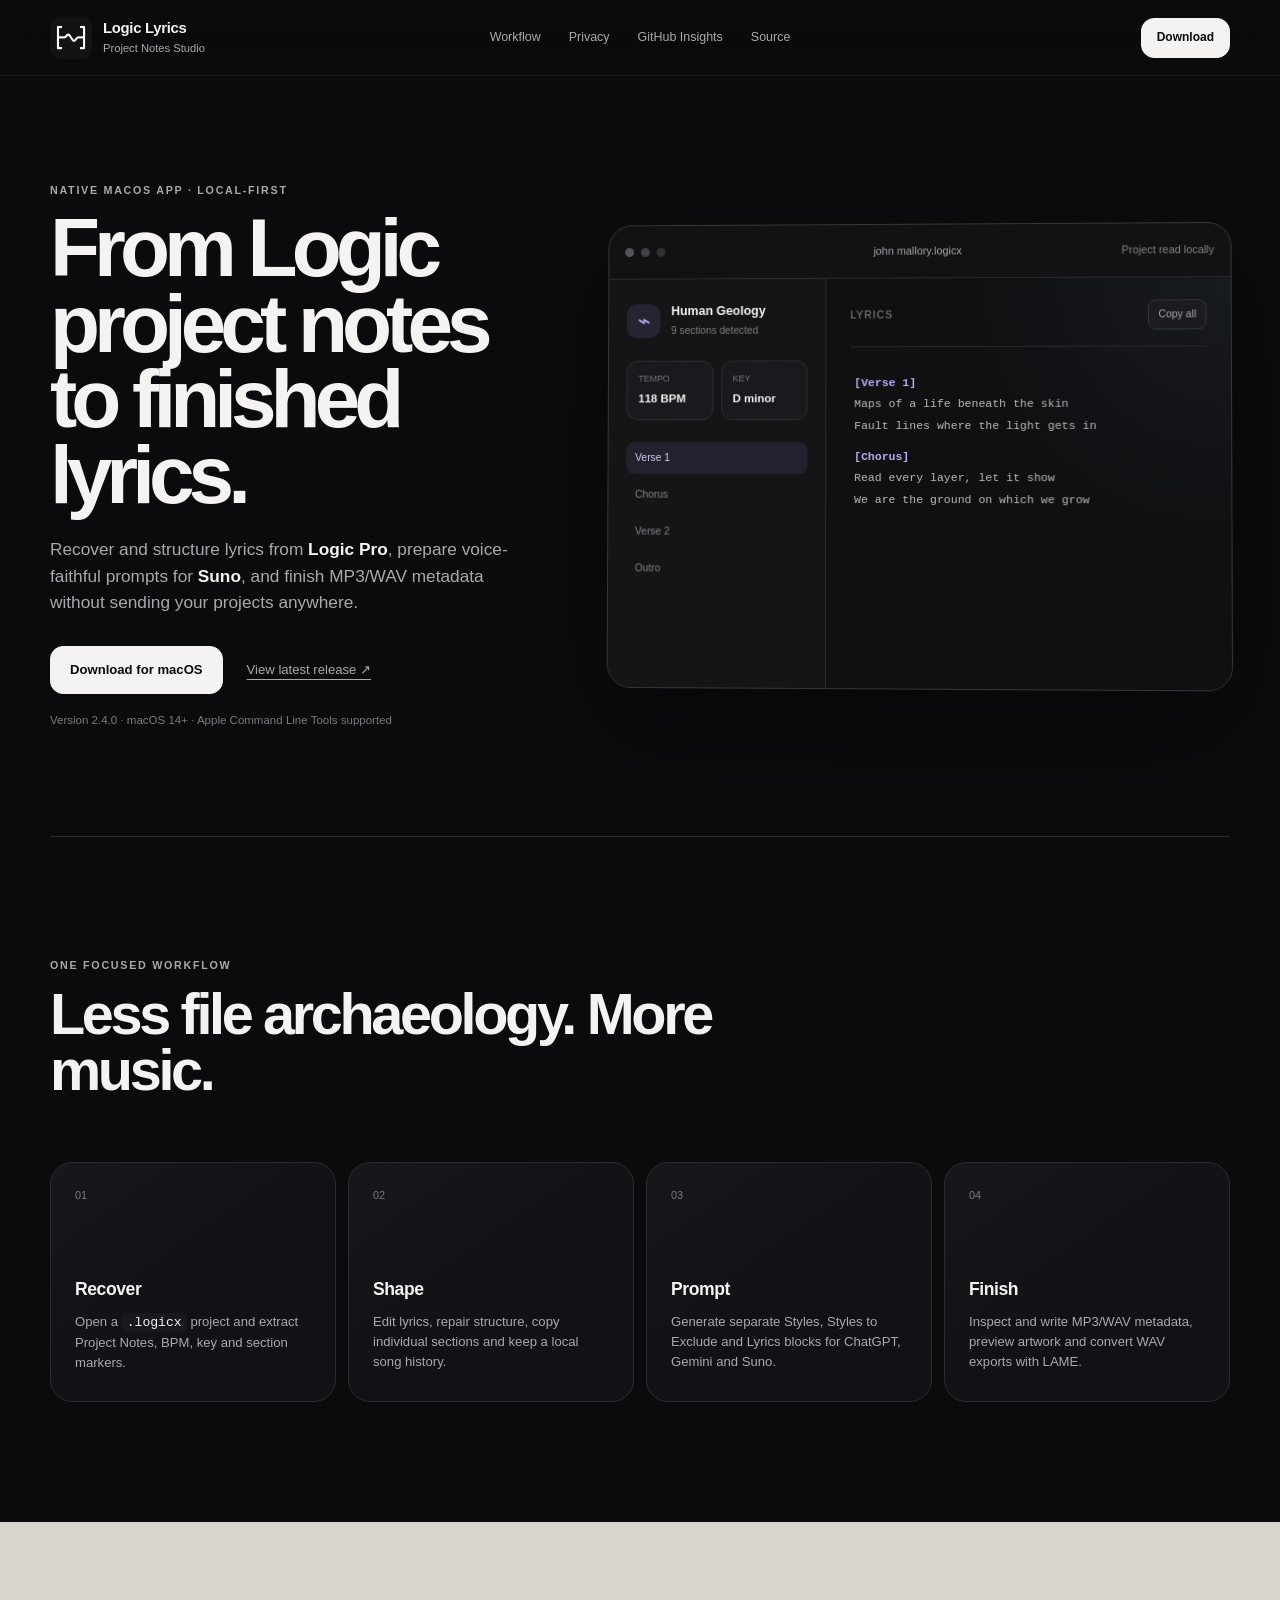
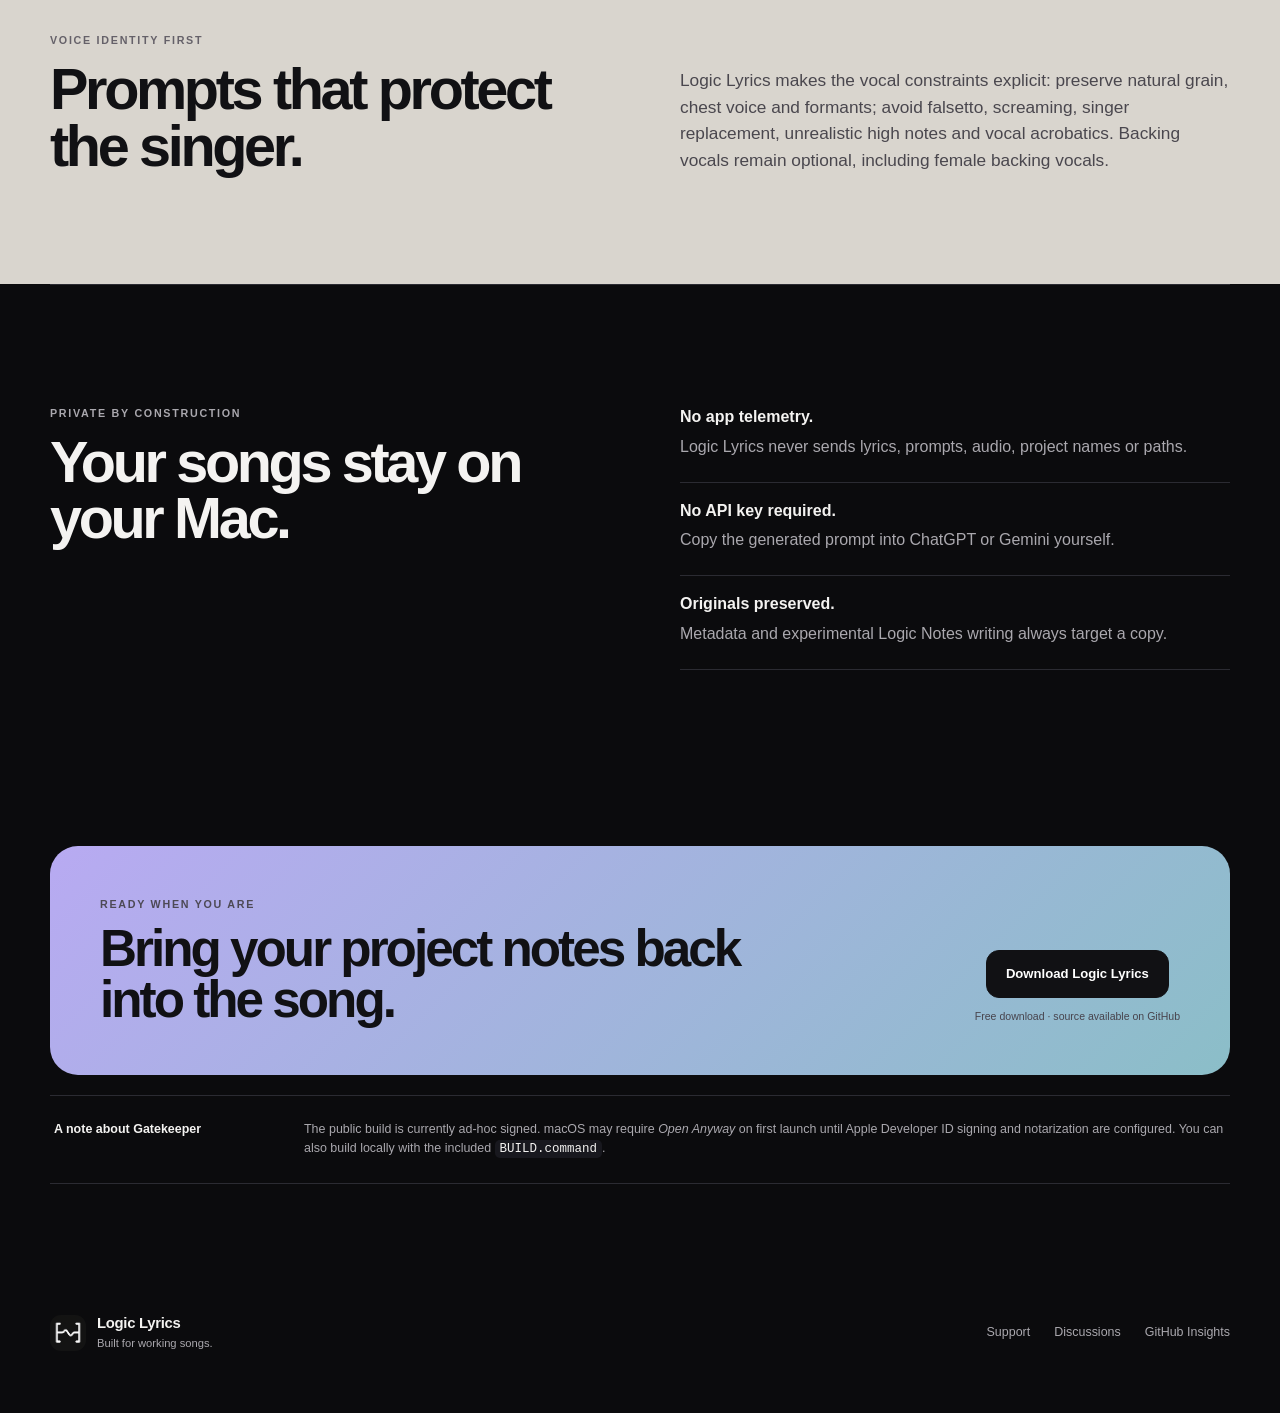
==== commit 62551a36: "Add resilient history workflows and macOS UI tests" ====
--- a/Tools/GitHubStats/site/index.html
+++ b/Tools/GitHubStats/site/index.html
@@ -21,7 +21,7 @@
     "name": "Logic Lyrics",
     "applicationCategory": "MultimediaApplication",
     "operatingSystem": "macOS 14 or later",
-    "softwareVersion": "2.3.0",
+    "softwareVersion": "2.4.0",
     "downloadUrl": "https://github.com/syb-illin/LogicLyrics/releases/latest/download/LogicLyrics.app.zip",
     "codeRepository": "https://github.com/syb-illin/LogicLyrics",
     "description": "A native macOS studio for Logic Pro project notes, lyrics, Suno prompts, and audio metadata."
@@ -55,7 +55,7 @@
           <a class="button" href="https://github.com/syb-illin/LogicLyrics/releases/latest/download/LogicLyrics.app.zip">Download for macOS</a>
           <a class="text-link" href="https://github.com/syb-illin/LogicLyrics/releases/latest">View latest release <span aria-hidden="true">↗</span></a>
         </div>
-        <p class="requirements">Version 2.3.0 · macOS 14+ · Apple Command Line Tools supported</p>
+        <p class="requirements">Version 2.4.0 · macOS 14+ · Apple Command Line Tools supported</p>
       </div>
 
       <div class="studio-preview" aria-label="Logic Lyrics workflow preview">
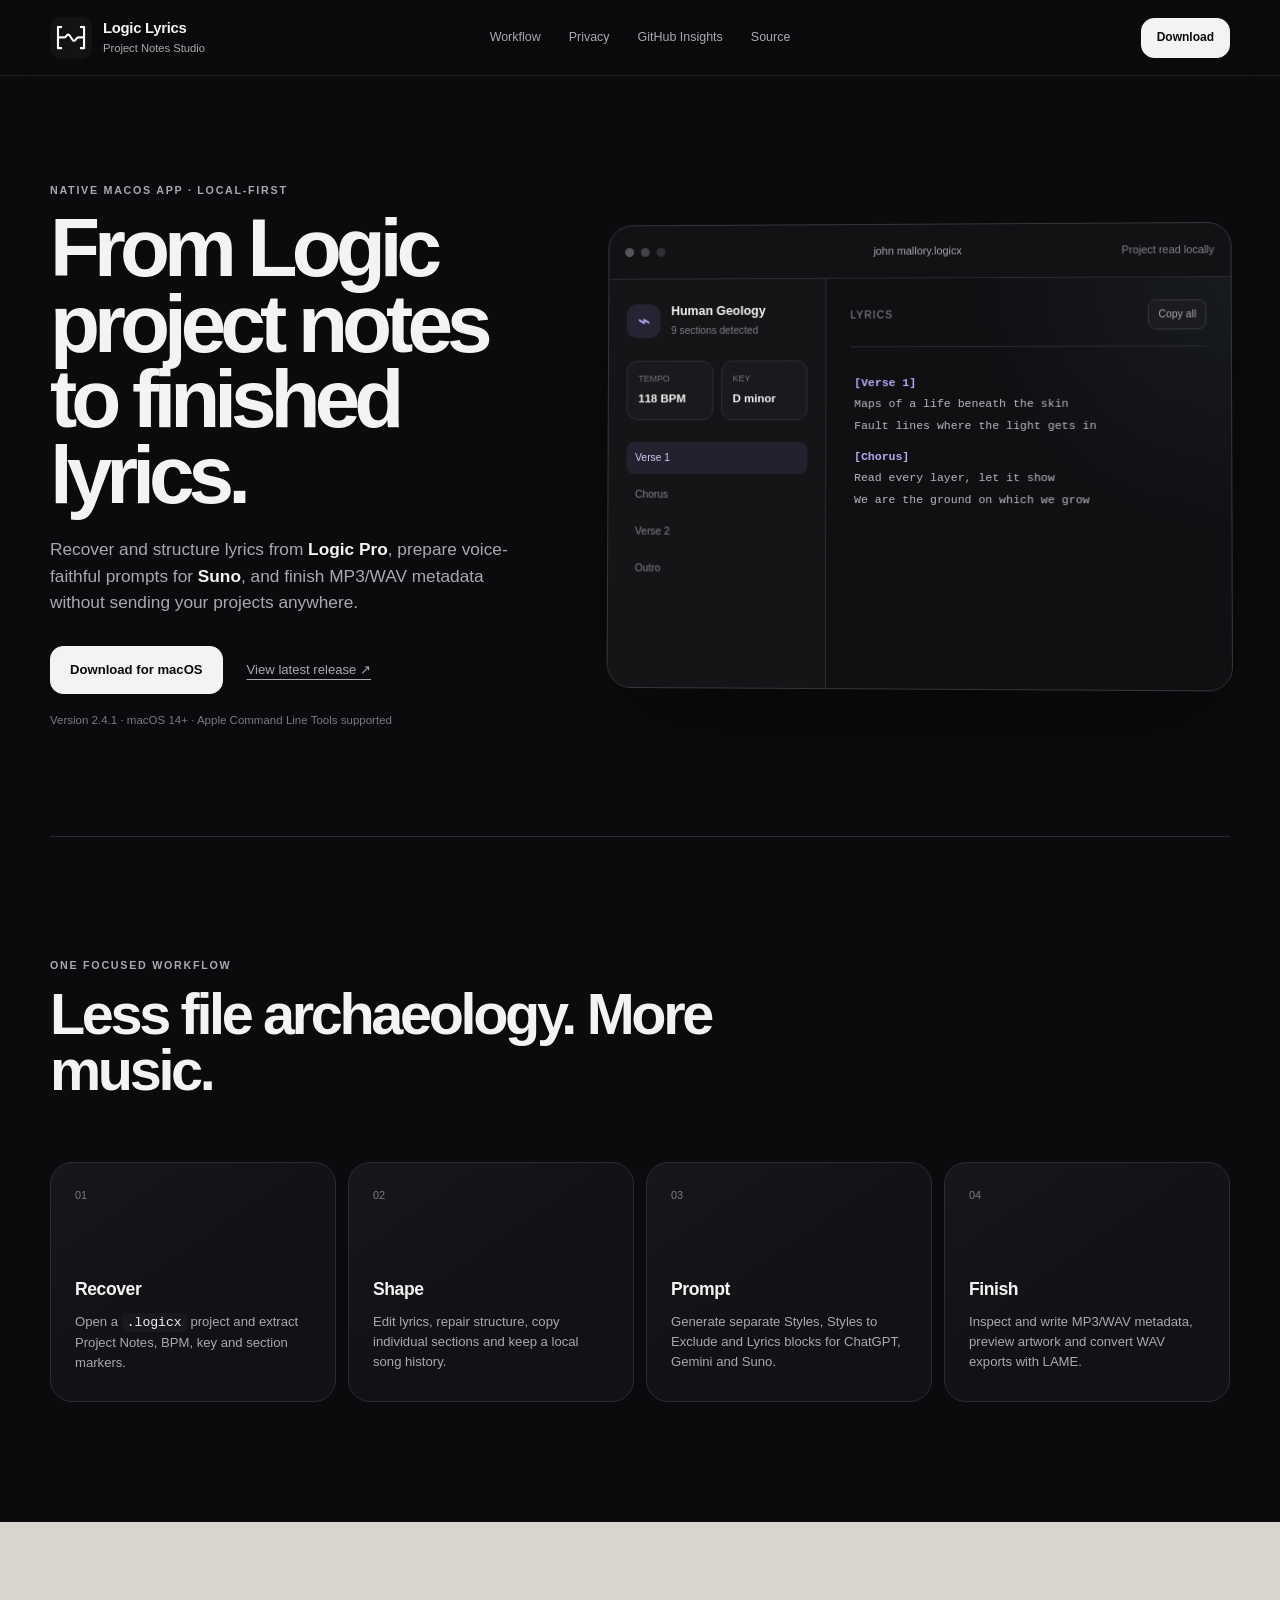
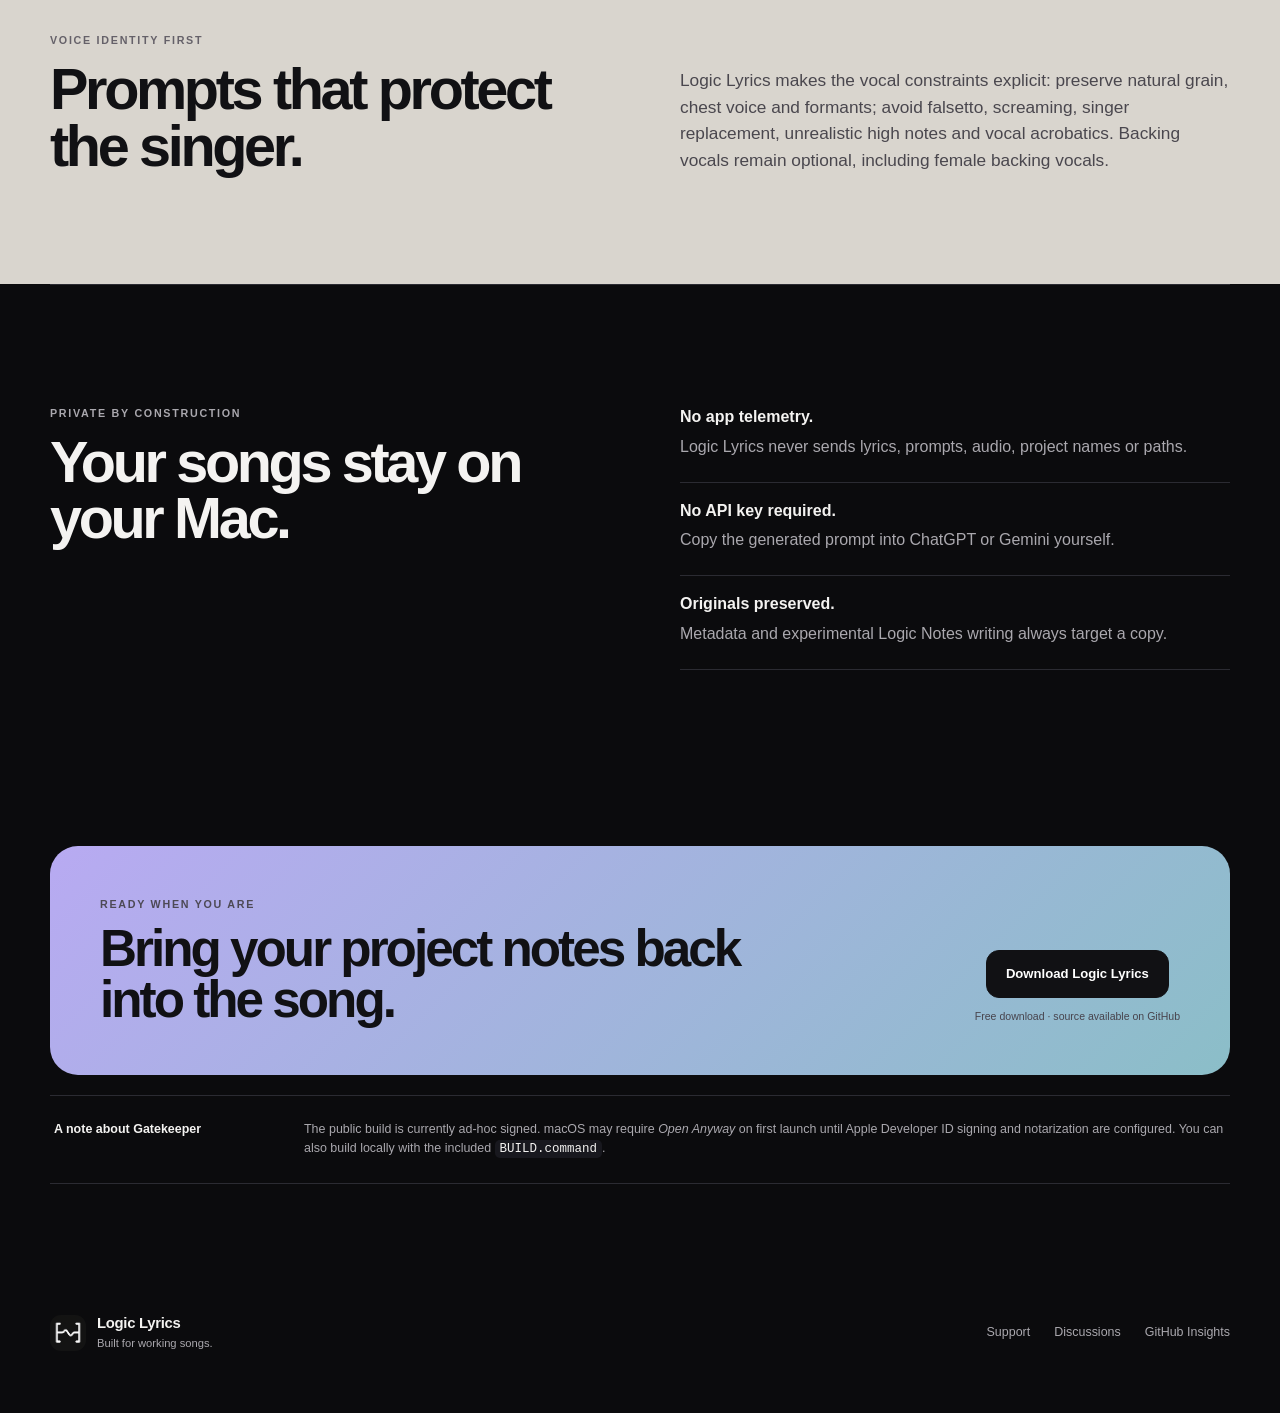
==== commit c1981981: "Add native project menu and refine macOS UI" ====
--- a/Tools/GitHubStats/site/index.html
+++ b/Tools/GitHubStats/site/index.html
@@ -21,7 +21,7 @@
     "name": "Logic Lyrics",
     "applicationCategory": "MultimediaApplication",
     "operatingSystem": "macOS 14 or later",
-    "softwareVersion": "2.4.0",
+    "softwareVersion": "2.4.1",
     "downloadUrl": "https://github.com/syb-illin/LogicLyrics/releases/latest/download/LogicLyrics.app.zip",
     "codeRepository": "https://github.com/syb-illin/LogicLyrics",
     "description": "A native macOS studio for Logic Pro project notes, lyrics, Suno prompts, and audio metadata."
@@ -55,7 +55,7 @@
           <a class="button" href="https://github.com/syb-illin/LogicLyrics/releases/latest/download/LogicLyrics.app.zip">Download for macOS</a>
           <a class="text-link" href="https://github.com/syb-illin/LogicLyrics/releases/latest">View latest release <span aria-hidden="true">↗</span></a>
         </div>
-        <p class="requirements">Version 2.4.0 · macOS 14+ · Apple Command Line Tools supported</p>
+        <p class="requirements">Version 2.4.1 · macOS 14+ · Apple Command Line Tools supported</p>
       </div>
 
       <div class="studio-preview" aria-label="Logic Lyrics workflow preview">
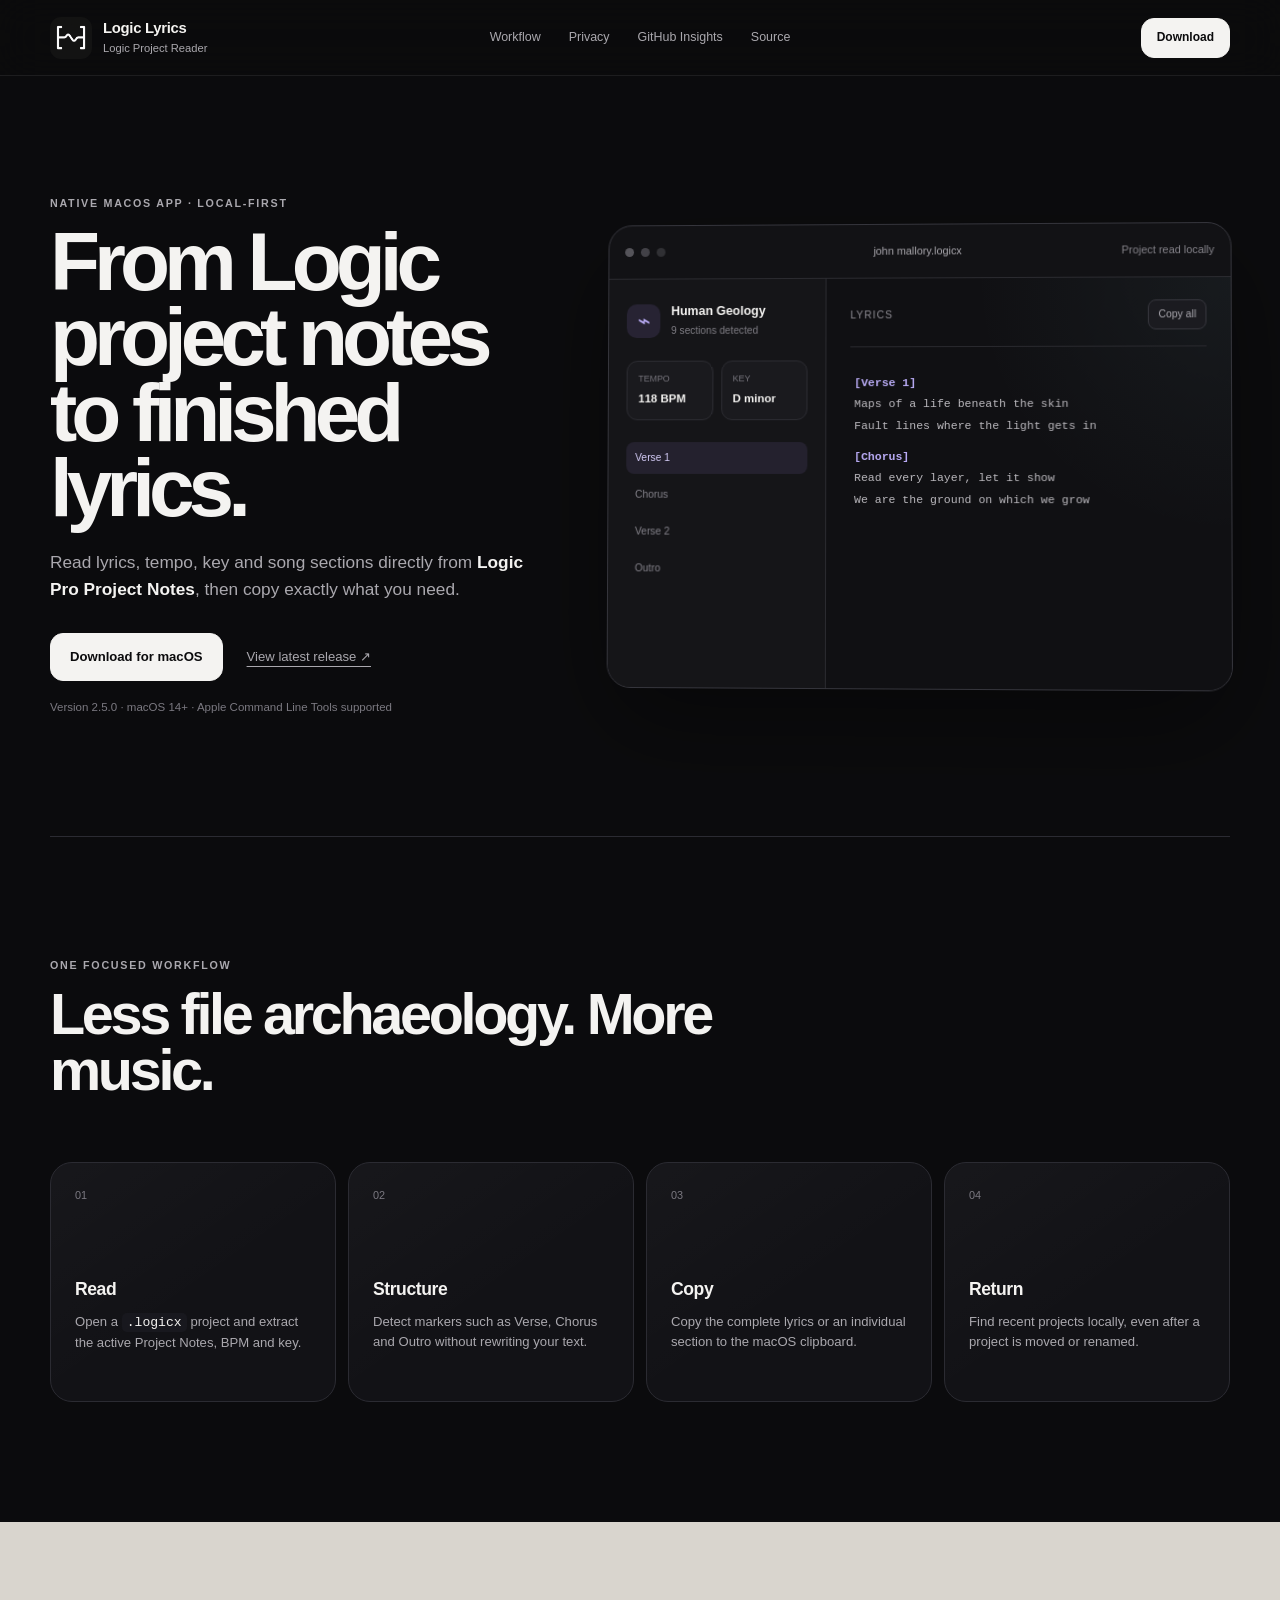
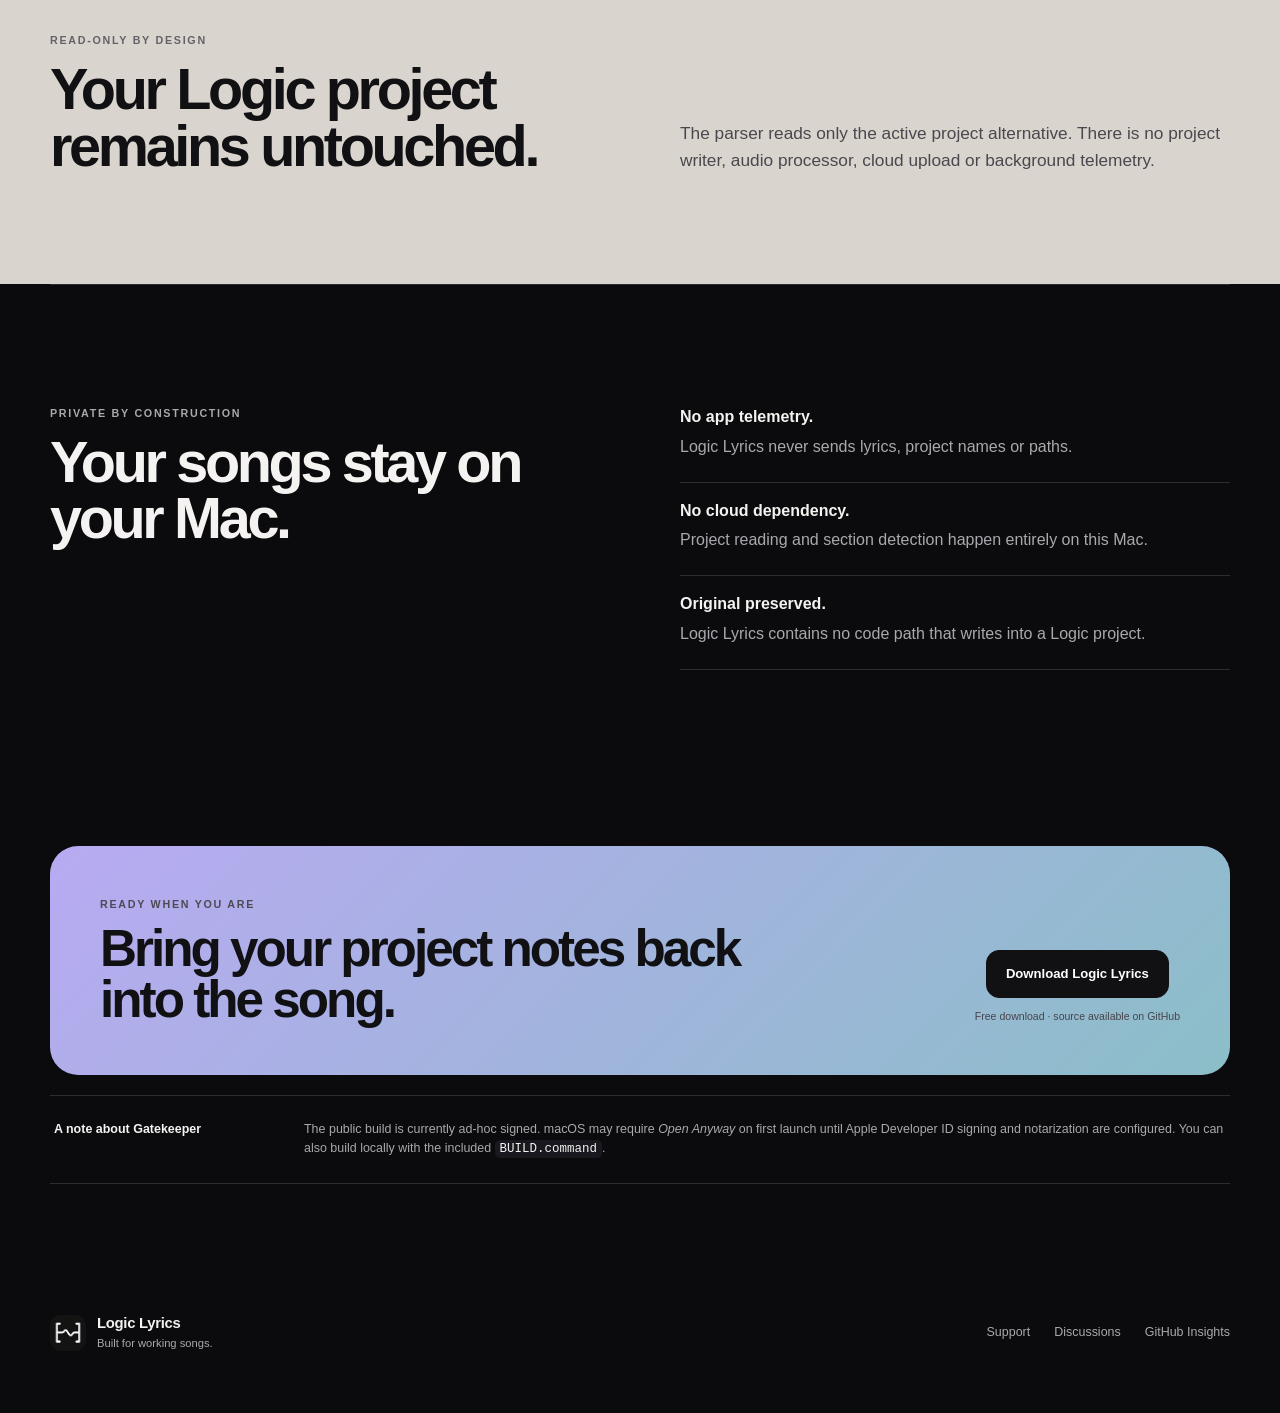
==== commit 435c248a: "refactor: focus app on Logic project lyrics reading" ====
--- a/Tools/GitHubStats/site/index.html
+++ b/Tools/GitHubStats/site/index.html
@@ -4,14 +4,14 @@
   <meta charset="utf-8">
   <meta name="viewport" content="width=device-width, initial-scale=1">
   <meta name="theme-color" content="#0b0b0d">
-  <meta name="description" content="Logic Lyrics is a private, native macOS studio for recovering and structuring Logic Pro project notes, preparing Suno prompts, and tagging audio exports.">
+  <meta name="description" content="Logic Lyrics is a focused native macOS reader for lyrics, tempo and key stored in Logic Pro Project Notes.">
   <meta property="og:type" content="website">
-  <meta property="og:title" content="Logic Lyrics — Project Notes Studio for macOS">
-  <meta property="og:description" content="Recover lyrics from Logic Pro projects, prepare voice-faithful Suno prompts, and finish MP3/WAV metadata locally.">
+  <meta property="og:title" content="Logic Lyrics — Logic Pro Project Notes reader for macOS">
+  <meta property="og:description" content="Read and copy lyrics, tempo, key and sections directly from a local Logic Pro project.">
   <meta property="og:url" content="https://syb-illin.github.io/LogicLyrics/">
   <meta property="og:image" content="https://syb-illin.github.io/LogicLyrics/assets/social-preview.png">
   <meta name="twitter:card" content="summary_large_image">
-  <title>Logic Lyrics — Project Notes Studio for macOS</title>
+  <title>Logic Lyrics — Logic Pro Project Notes reader for macOS</title>
   <link rel="icon" href="assets/app-icon.png">
   <link rel="stylesheet" href="product.css">
   <script type="application/ld+json">
@@ -21,10 +21,10 @@
     "name": "Logic Lyrics",
     "applicationCategory": "MultimediaApplication",
     "operatingSystem": "macOS 14 or later",
-    "softwareVersion": "2.4.1",
+    "softwareVersion": "2.5.0",
     "downloadUrl": "https://github.com/syb-illin/LogicLyrics/releases/latest/download/LogicLyrics.app.zip",
     "codeRepository": "https://github.com/syb-illin/LogicLyrics",
-    "description": "A native macOS studio for Logic Pro project notes, lyrics, Suno prompts, and audio metadata."
+    "description": "A focused native macOS reader for Logic Pro Project Notes, lyrics, tempo and key."
   }
   </script>
 </head>
@@ -34,7 +34,7 @@
   <header class="site-header">
     <a class="brand" href="#top" aria-label="Logic Lyrics home">
       <img src="assets/app-icon.png" alt="" width="42" height="42">
-      <span><strong>Logic Lyrics</strong><small>Project Notes Studio</small></span>
+      <span><strong>Logic Lyrics</strong><small>Logic Project Reader</small></span>
     </a>
     <nav aria-label="Primary navigation">
       <a href="#workflow">Workflow</a>
@@ -50,12 +50,12 @@
       <div class="hero-copy">
         <p class="eyebrow">Native macOS app · local-first</p>
         <h1 id="hero-title">From Logic project notes to finished lyrics.</h1>
-        <p class="lede">Recover and structure lyrics from <strong>Logic Pro</strong>, prepare voice-faithful prompts for <strong>Suno</strong>, and finish MP3/WAV metadata without sending your projects anywhere.</p>
+        <p class="lede">Read lyrics, tempo, key and song sections directly from <strong>Logic Pro Project Notes</strong>, then copy exactly what you need.</p>
         <div class="hero-actions">
           <a class="button" href="https://github.com/syb-illin/LogicLyrics/releases/latest/download/LogicLyrics.app.zip">Download for macOS</a>
           <a class="text-link" href="https://github.com/syb-illin/LogicLyrics/releases/latest">View latest release <span aria-hidden="true">↗</span></a>
         </div>
-        <p class="requirements">Version 2.4.1 · macOS 14+ · Apple Command Line Tools supported</p>
+        <p class="requirements">Version 2.5.0 · macOS 14+ · Apple Command Line Tools supported</p>
       </div>
 
       <div class="studio-preview" aria-label="Logic Lyrics workflow preview">
@@ -98,19 +98,19 @@
       <p class="eyebrow">One focused workflow</p>
       <h2 id="workflow-title">Less file archaeology. More music.</h2>
       <div class="feature-grid">
-        <article><span class="index">01</span><h3>Recover</h3><p>Open a <code>.logicx</code> project and extract Project Notes, BPM, key and section markers.</p></article>
-        <article><span class="index">02</span><h3>Shape</h3><p>Edit lyrics, repair structure, copy individual sections and keep a local song history.</p></article>
-        <article><span class="index">03</span><h3>Prompt</h3><p>Generate separate Styles, Styles to Exclude and Lyrics blocks for ChatGPT, Gemini and Suno.</p></article>
-        <article><span class="index">04</span><h3>Finish</h3><p>Inspect and write MP3/WAV metadata, preview artwork and convert WAV exports with LAME.</p></article>
+        <article><span class="index">01</span><h3>Read</h3><p>Open a <code>.logicx</code> project and extract the active Project Notes, BPM and key.</p></article>
+        <article><span class="index">02</span><h3>Structure</h3><p>Detect markers such as Verse, Chorus and Outro without rewriting your text.</p></article>
+        <article><span class="index">03</span><h3>Copy</h3><p>Copy the complete lyrics or an individual section to the macOS clipboard.</p></article>
+        <article><span class="index">04</span><h3>Return</h3><p>Find recent projects locally, even after a project is moved or renamed.</p></article>
       </div>
     </section>
 
     <section class="voice-section" aria-labelledby="voice-title">
       <div>
-        <p class="eyebrow">Voice identity first</p>
-        <h2 id="voice-title">Prompts that protect the singer.</h2>
+        <p class="eyebrow">Read-only by design</p>
+        <h2 id="voice-title">Your Logic project remains untouched.</h2>
       </div>
-      <p>Logic Lyrics makes the vocal constraints explicit: preserve natural grain, chest voice and formants; avoid falsetto, screaming, singer replacement, unrealistic high notes and vocal acrobatics. Backing vocals remain optional, including female backing vocals.</p>
+      <p>The parser reads only the active project alternative. There is no project writer, audio processor, cloud upload or background telemetry.</p>
     </section>
 
     <section id="privacy" class="section privacy" aria-labelledby="privacy-title">
@@ -119,9 +119,9 @@
         <h2 id="privacy-title">Your songs stay on your Mac.</h2>
       </div>
       <div class="privacy-list">
-        <p><strong>No app telemetry.</strong> Logic Lyrics never sends lyrics, prompts, audio, project names or paths.</p>
-        <p><strong>No API key required.</strong> Copy the generated prompt into ChatGPT or Gemini yourself.</p>
-        <p><strong>Originals preserved.</strong> Metadata and experimental Logic Notes writing always target a copy.</p>
+        <p><strong>No app telemetry.</strong> Logic Lyrics never sends lyrics, project names or paths.</p>
+        <p><strong>No cloud dependency.</strong> Project reading and section detection happen entirely on this Mac.</p>
+        <p><strong>Original preserved.</strong> Logic Lyrics contains no code path that writes into a Logic project.</p>
       </div>
     </section>
 
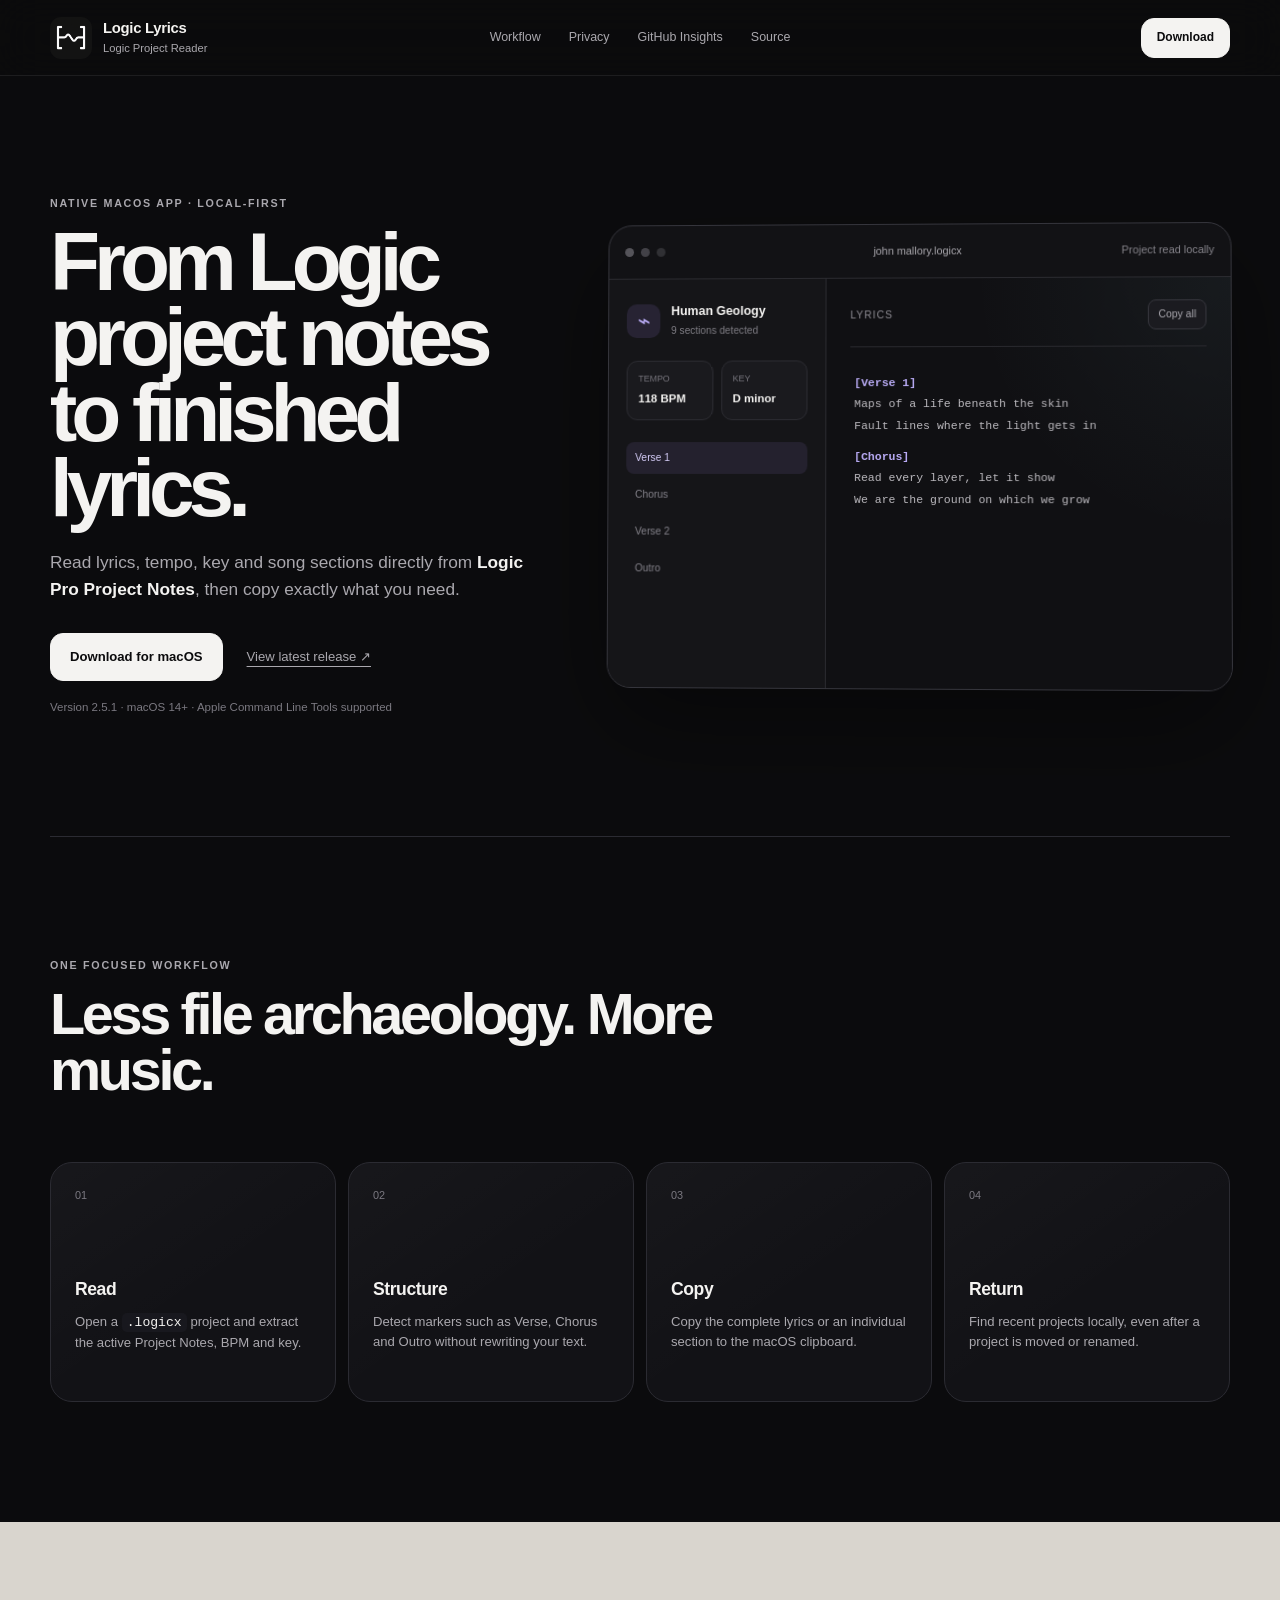
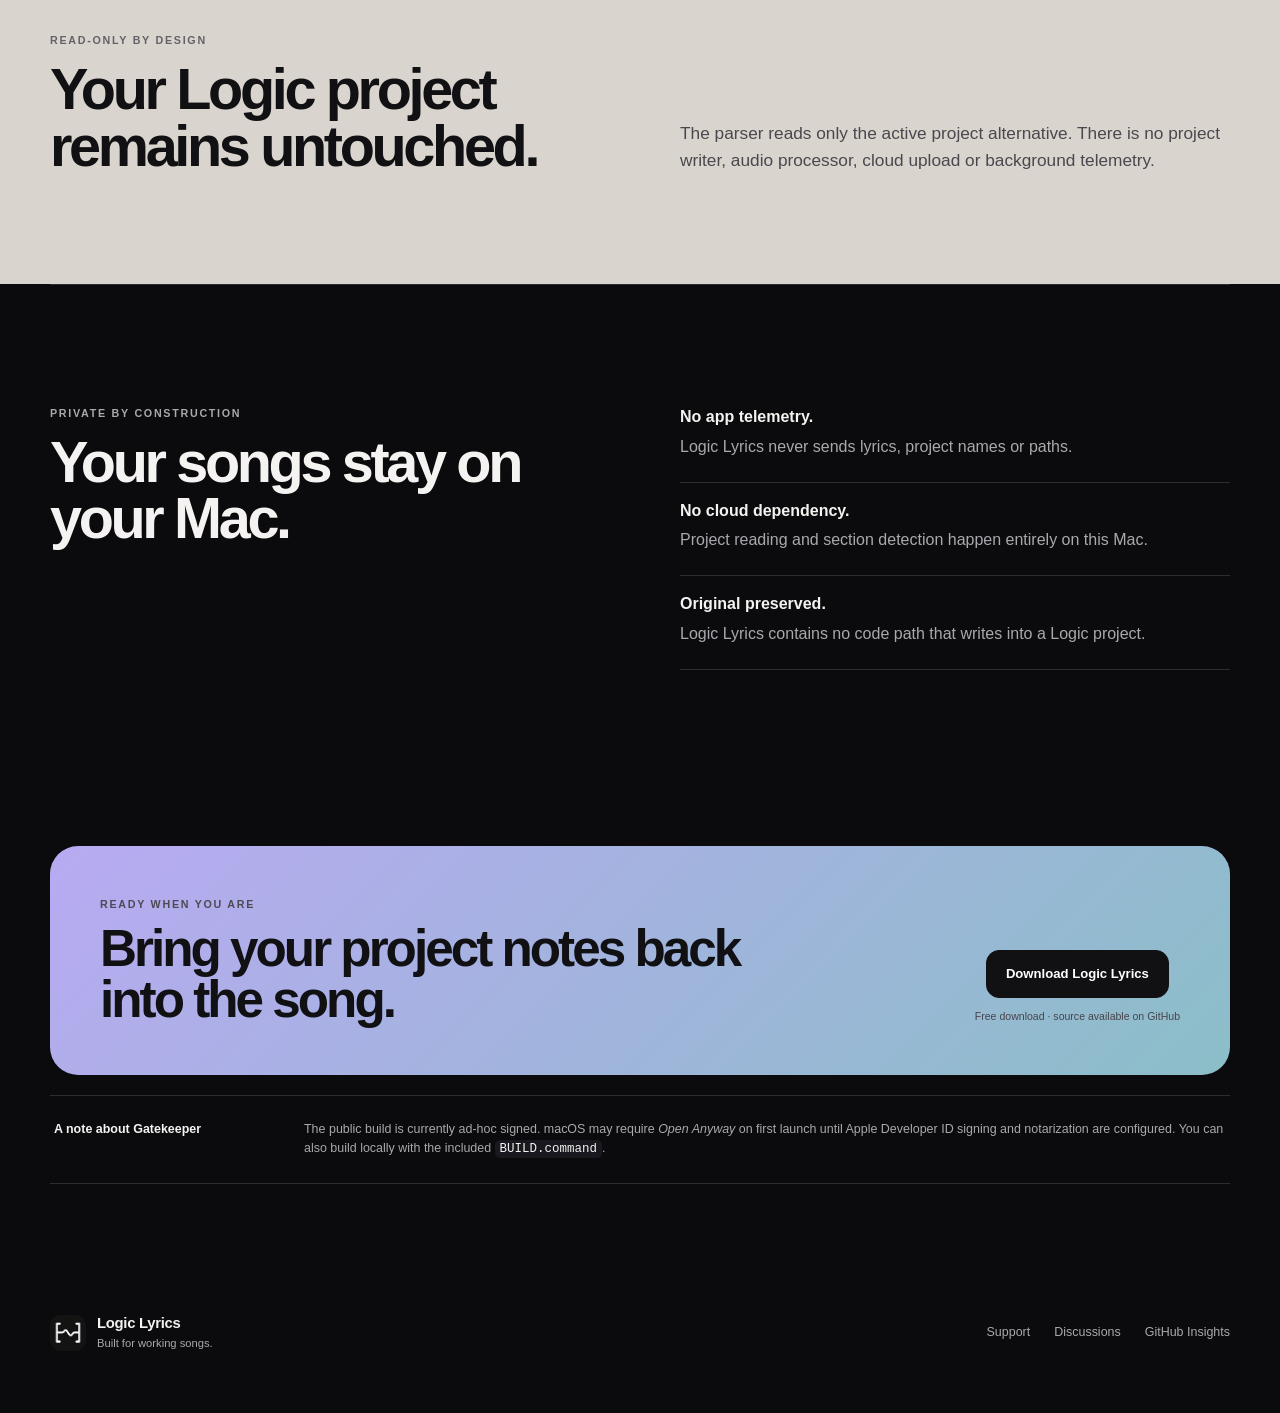
==== commit 09994583: "Fix recent project search and missing lyrics filter" ====
--- a/Tools/GitHubStats/site/index.html
+++ b/Tools/GitHubStats/site/index.html
@@ -21,7 +21,7 @@
     "name": "Logic Lyrics",
     "applicationCategory": "MultimediaApplication",
     "operatingSystem": "macOS 14 or later",
-    "softwareVersion": "2.5.0",
+    "softwareVersion": "2.5.1",
     "downloadUrl": "https://github.com/syb-illin/LogicLyrics/releases/latest/download/LogicLyrics.app.zip",
     "codeRepository": "https://github.com/syb-illin/LogicLyrics",
     "description": "A focused native macOS reader for Logic Pro Project Notes, lyrics, tempo and key."
@@ -55,7 +55,7 @@
           <a class="button" href="https://github.com/syb-illin/LogicLyrics/releases/latest/download/LogicLyrics.app.zip">Download for macOS</a>
           <a class="text-link" href="https://github.com/syb-illin/LogicLyrics/releases/latest">View latest release <span aria-hidden="true">↗</span></a>
         </div>
-        <p class="requirements">Version 2.5.0 · macOS 14+ · Apple Command Line Tools supported</p>
+        <p class="requirements">Version 2.5.1 · macOS 14+ · Apple Command Line Tools supported</p>
       </div>
 
       <div class="studio-preview" aria-label="Logic Lyrics workflow preview">
